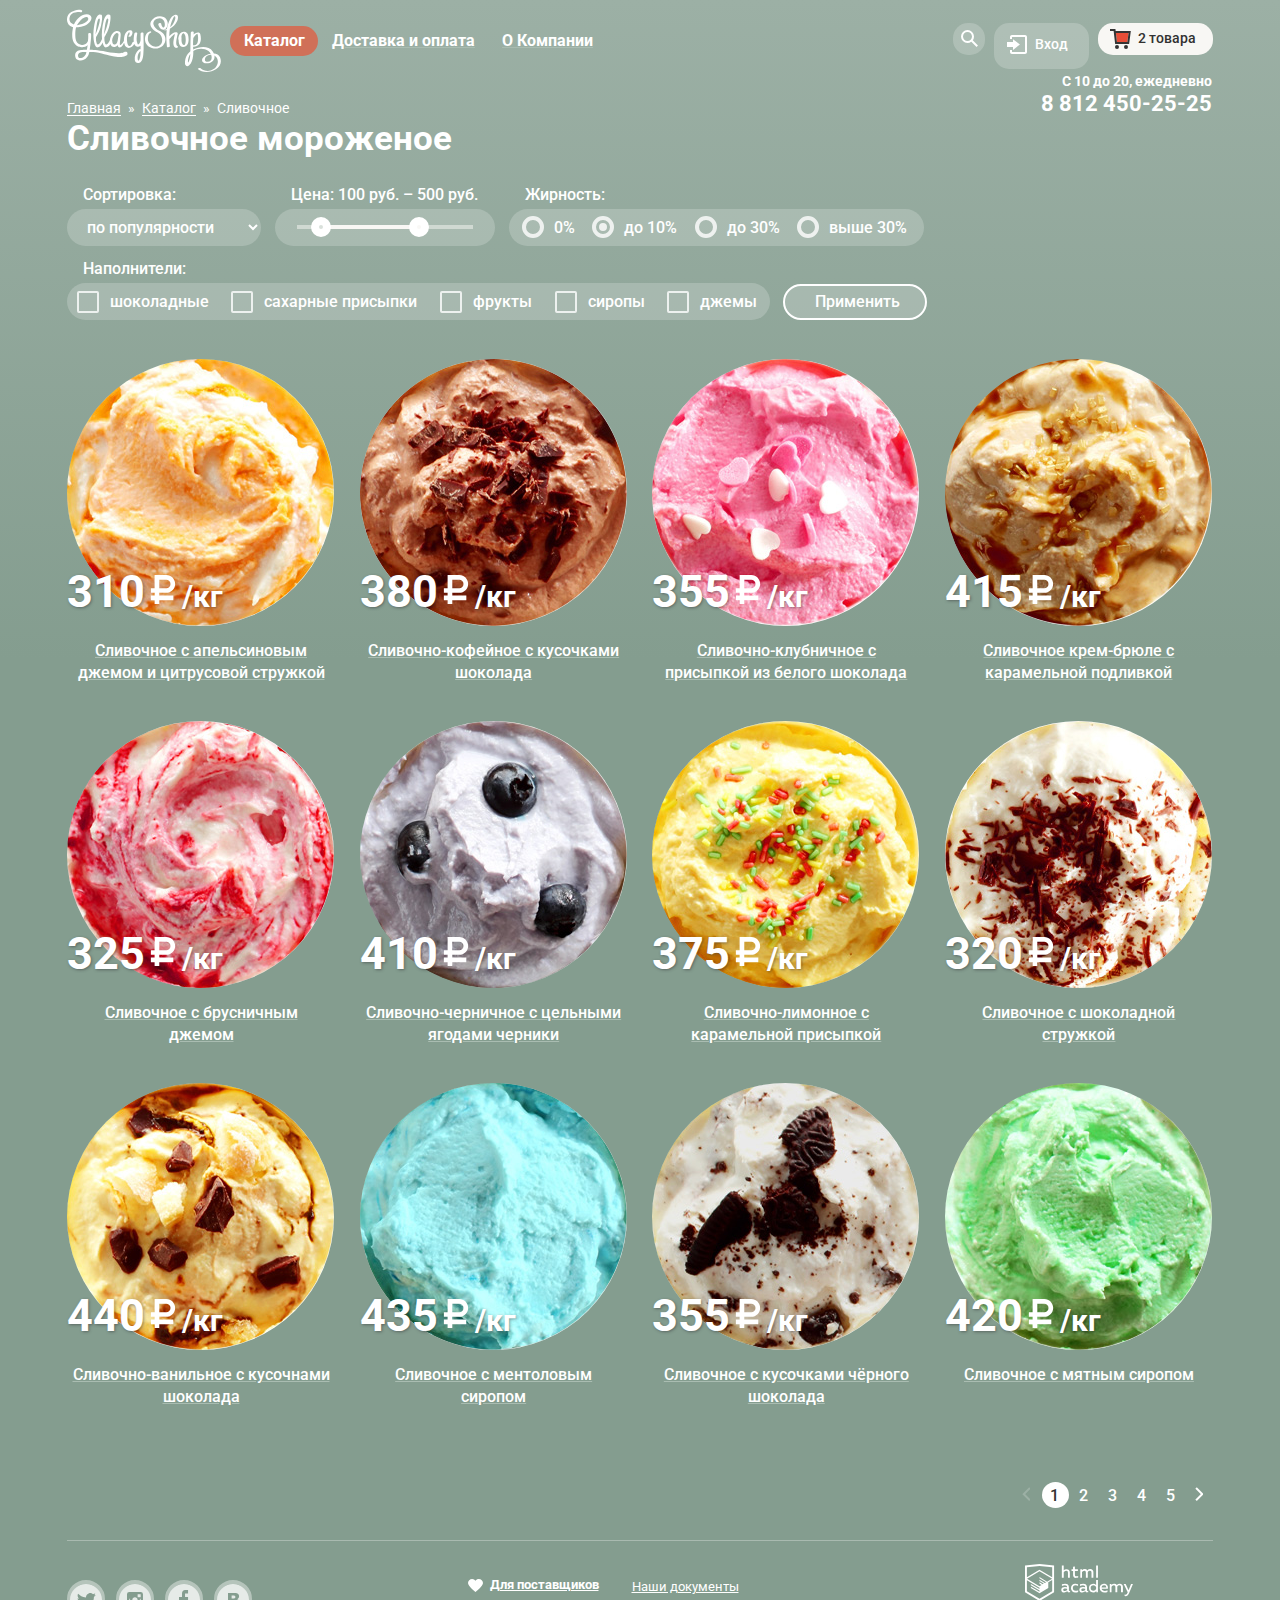
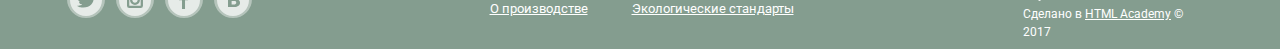
==== catalog.html @ 954113d7 "modal work!; add nav wrapper" ====
<!DOCTYPE html>
<html lang="ru">
  <head>
    <meta charset="utf-8">
    <title>Магазин Gllacy Shop</title>
    <link rel="stylesheet" href="https://fonts.googleapis.com/css?family=Roboto:400,500,700&amp;subset=cyrillic">
    <link rel="stylesheet" href="css/normalize.css">
    <link rel="stylesheet" href="css/style.css" type="text/css">
  </head>
  <body class="catalog_background">
    <header class="main_header container">
      <nav class="main_nav">
        <a class="main_header_logo" href="index.html">
          <img src="img/logo.svg" width="154" height="64" alt="логотип магазина Глейси"></a>
        <div class="main_header_wrapper">
          <ul class="site_nav_catalog site_nav">
            <li>
              <a class="current">Каталог</a>
              <ul class="sub_menu">
                <li>
                  <a class="site_nav_first catalog_item" href="#">Новинки</a></li>
                <li>
                  <a class="catalog_item current_catalog_item" href="catalog.html">Сливочное</a></li>
                <li>
                  <a class="catalog_item" href="#">Щербеты</a></li>
                <li>
                  <a class="catalog_item" href="#">Фруктовый лед</a></li>
                <li>
                  <a class="catalog_item" href="#">Мелорин</a></li>
              </ul>
            </li>
            <li>
              <a class="site_nav_a" href="#">Доставка и оплата</a></li>
            <li>
              <a class="site_nav_a" href="#">О Компании</a></li>
          </ul>
          <div class="user_nav nav_phone">
<!--                          Поиск             -->
            <a class="user_nav_btn search_ref" href="#">
              <span class="visually_hidden">Поиск</span>
              <svg xmlns="http://www.w3.org/2000/svg" xmlns:xlink="http://www.w3.org/1999/xlink" width="17" height="17" viewBox="0 0 17 17"><path fill="#fff" d="M16.958 15.527L11.75 10.32A6.455 6.455 0 0 0 13 6.5 6.5 6.5 0 1 0 6.5 13a6.465 6.465 0 0 0 3.839-1.263l5.205 5.204 1.414-1.414zM6.5 11C4.019 11 2 8.981 2 6.5S4.019 2 6.5 2 11 4.019 11 6.5 8.981 11 6.5 11z"/></svg></a>
            <section class="modal modal_search">
              <h2 class="visually_hidden">Поиск</h2>
              <form class="search_form" action="https://echo.htmlacademy.ru" method="post">
                <label for="search"></label>
                <input class="input" type="search" id="search" name="search" placeholder="Что ищем?">
              </form>
            </section>
<!--                         Вход               -->
            <a class="user_nav_btn login_ref" href="#">
              <svg xmlns="http://www.w3.org/2000/svg" xmlns:xlink="http://www.w3.org/1999/xlink" width="21" height="19" viewBox="0 0 21 19"><g fill="#000"><path d="M6 14.875L12.917 9.5 6 4.125v2.917H-.042v4.917H6z"/><path d="M18 0H5C3.9 0 3 .9 3 2v2h2V2h13v15H5v-2H3v2c0 1.1.9 2 2 2h13c1.1 0 2-.9 2-2V2c0-1.1-.9-2-2-2z"/></g></svg>
              <span>Вход</span></a>
            <section class="modal modal_login">
              <h2 class="visually_hidden">Вход</h2>
              <form class="login_form" action="https://echo.htmlacademy.ru" method="post">
                <p>
                  <label class="visually_hidden" for="login_email">email</label>
                  <input class="input" type="text" id="login_email" name="login_email" placeholder="Электронная почта">
                </p>
                <p>
                  <label class="visually_hidden" for="login_pass">Пароль</label>
                  <input class="input" type="password" id="login_pass" name="password" placeholder="Пароль">
                </p>
                <button class="button" type="submit">Войти</button>
                <div class="modal_login_links">
                  <a href="#">Забыли пароль?</a>
                  <a href="#">Новая регистрация</a>
                </div>
              </form>
            </section>
<!--                            Корзина           -->
            <a class="user_nav_btn basket_full" href="#">
              <svg xmlns="http://www.w3.org/2000/svg" width="21" height="20" viewBox="0 0 21 20"><path fill="#E84D37" d="M5.888 4.031L6.922 13h10.45l1.176-8.969z"/><circle fill="#343434" cx="6.984" cy="18" r="2"/><circle fill="#343434" cx="15.984" cy="18" r="2"/><path fill="#343434" d="M5.657 2.031L5.422 0H0v2h3.64l1.5 13h13.988l1.699-12.969H5.657zM17.372 13H6.922L5.888 4.031h12.66L17.372 13z"/></svg>
            <span>2 товара</span></a>
            <section class="modal modal_basket">
              <form class="basket_form" action="https://echo.htmlacademy.ru" method="post">
                <h2 class="visually_hidden">Корзина. 2 товара</h2>
                <table>
                  <tr>
                    <td><button class="X_basket" type="button" aria-label="Убрать из корзины"><img src="img/X.png" width="11" height="11" alt=""></button></td>
                    <td><img class="td_img" src="img/ice_cream_mini_1.png" width="33" height="33" alt=""></td>
                    <td class="td_name">Пломбир с апельсиновым джемом</td>
                    <td>1,5 кг</td>
                    <td title="умножить">x</td>
                    <td class="td_price">200 руб.</td>
                    <td>300 руб.</td>
                  </tr>
                  <tr>
                    <td><button class="X_basket" type="button" aria-label="Убрать из корзины"><img src="img/X.png" width="11" height="11" alt=""></button></td>
                    <td><img class="td_img" src="img/ice_cream_mini_2.png" width="33" height="33" alt=""></td>
                    <td class="td_name">Клубничный пломбир с присыпкой из белого шоколада</td>
                    <td>1,5 кг</td>
                    <td title="умножить">x</td>
                    <td class="td_price">300 руб.</td>
                    <td>450 руб.</td>
                  </tr>
                </table>
                <hr>
                <p>Итого: 750 руб.</p>
                <div class="basket_full_btn_wrap">
                  <button class="button basket_full_btn" type="submit">Оформить заказ</button>
                </div>
              </form>
            </section>
<!--                        Время и телефон    -->
            <div class="time_phone">
              <p class="time">С 10 до 20, ежедневно</p>
              <p class="phone">8 812 450-25-25</p>
             </div>
          </div>
        </div>
      </nav>
    </header>
    <main class="container">
      <h1 class="visually_hidden">Каталог</h1>
      <ul class="breadcrumbs">
        <li>
          <a href="index.html">Главная</a></li>
        <li>
          <a href="catalog.html">Каталог</a></li>
        <li class="breadcrumbs-current">Сливочное</li>
      </ul>
      <h2 class="ice_cream_h2">Сливочное мороженое</h2>
<!--                      Фильтр                    -->
      <section class="filters">
        <h3 class="visually_hidden">Фильтры</h3>
        <form class="filter" action="https://echo.htmlacademy.ru">
          <div class="filter_sort">
            <p> Сортировка:</p>
            <select class="filter_select" name="filter_select">
              <option>по популярности</option>
              <option>сначала недорогие</option>
              <option>сначала дорогие</option>
              <option>по жирности</option>
            </select>
          </div>
          <div class="price_filter">
            <p>Цена: 100 руб. – 500 руб.</p>
            <div class="range_controls">
              <div class="scale"></div>
              <div class="price_switch price_switch_min"></div>
              <div class="price_switch price_switch_max"></div>
            </div>
          </div>
          <div class="fat_filter">
            <p>Жирность:</p>
            <ul class="fat_list">
              <li class="fat_list_item">
                <input class="input" type="radio" name="fat_radio" id="fat_radio1" value="0">
                <label for="fat_radio1">0%</label></li>
              <li class="fat_list_item selected_fat">
                <input class="input" type="radio" name="fat_radio" id="fat_radio2" value="0-10" checked>
                <label for="fat_radio2"> до 10%</label></li>
              <li class="fat_list_item">
                <input class="input" type="radio" name="fat_radio" id="fat_radio3" value="10-30">
                <label for="fat_radio3"> до 30%</label></li>
              <li class="fat_list_item">
                <input class="input" type="radio" name="fat_radio" id="fat_radio4" value="30+">
                <label for="fat_radio4"> выше 30%</label></li>
            </ul>
          </div>
          <fieldset class="filler_filter">
            <legend>Наполнители:</legend>
            <ul class="filler">
              <li class="filler_filter_item">
                <label>
                  <input class="input" type="checkbox" name="chocolate" checked>шоколадные</label></li>
              <li class="filler_filter_item">
                <label>
                  <input class="input" type="checkbox" name="sugar" checked>сахарные присыпки</label></li>
              <li class="filler_filter_item">
                <label>
                  <input class="input" type="checkbox" name="fruit">фрукты</label></li>
              <li class="filler_filter_item">
                <label>
                  <input class="input" type="checkbox" name="syrup">сиропы</label></li>
              <li class="filler_filter_item">
                <label>
                  <input class="input" type="checkbox" name="jam">джемы</label></li>
            </ul>
          </fieldset>
          <button class="filter_btn" type="submit">Применить</button>
        </form>
      </section>
<!--                    Карточки товаров              -->
      <section class="products">
        <h3 class="visually_hidden">Продукция</h3>
        <ul class="products_list">
<!--  первый ряд карточек  -->
          <li>
            <div class="product_card">
              <button class="button quick_btn" type="button">Быстрый просмотр</button>
            </div>
            <a href="#">
              <img class="ice_cr_pic" src="img/ice_cream_01.jpg" width="267" height="267" alt="изображение мороженого 1">
              <div class="price">
                <span>310</span>
                <img src="img/ruble.svg" width="29" height="34" alt="рублей">
                <span class="kg"> /кг</span>
                <p>Сливочное с апельсиновым джемом и цитрусовой стружкой</p>
              </div>
            </a>
          </li>
          <li>
            <div class="product_card">
              <button class="button quick_btn" type="button">Быстрый просмотр</button>
            </div>
            <a href="#">
              <img class="ice_cr_pic" src="img/ice_cream_02.jpg" width="267" height="267" alt="изображение мороженого 2">
              <div class="price">
                <span>380</span>
                <img src="img/ruble.svg" width="29" height="34" alt="рублей">
                <span class="kg"> /кг</span>
                <p>Сливочно-кофейное с кусочками шоколада</p>
              </div>
            </a>
          </li>
          <li>
            <div class="product_card">
              <button class="button quick_btn" type="button">Быстрый просмотр</button>
            </div>
            <a href="#">
              <img class="ice_cr_pic" src="img/ice_cream_03.jpg" width="267" height="267" alt="изображение мороженого 3">
              <div class="price">
                <span>355</span>
                <img src="img/ruble.svg" width="29" height="34" alt="рублей">
                <span class="kg"> /кг</span>
                <p>Сливочно-клубничное с присыпкой из белого шоколада</p>
              </div>
            </a>
          </li>
          <li>
            <div class="product_card">
              <button class="button quick_btn" type="button">Быстрый просмотр</button>
            </div>
            <a href="#">
              <img class="ice_cr_pic" src="img/ice_cream_04.jpg" width="267" height="267" alt="изображение мороженого 4">
              <div class="price">
                <span>415</span>
                <img src="img/ruble.svg" width="29" height="34" alt="рублей">
                <span class="kg"> /кг</span>
                <p>Сливочное крем-брюле с карамельной подливкой</p>
              </div>
            </a>
          </li>
<!--  второй ряд карточек  -->
          <li>
            <div class="product_card">
              <button class="button quick_btn" type="button">Быстрый просмотр</button>
            </div>
            <a href="#">
              <img class="ice_cr_pic" src="img/ice_cream_05.jpg" width="267" height="267" alt="изображение мороженого 5">
              <div class="price">
                <span>325</span>
                <img src="img/ruble.svg" width="29" height="34" alt="рублей">
                <span class="kg"> /кг</span>
                <p>Сливочное с брусничным джемом</p>
              </div>
            </a>
          </li>
          <li>
            <div class="product_card">
              <button class="button quick_btn" type="button">Быстрый просмотр</button>
            </div>
            <a href="#">
              <img class="ice_cr_pic" src="img/ice_cream_06.jpg" width="267" height="267" alt="изображение мороженого 6">
              <div class="price">
                <span>410</span>
                <img src="img/ruble.svg" width="29" height="34" alt="рублей">
                <span class="kg"> /кг</span>
                <p>Сливочно-черничное с цельными ягодами черники</p>
              </div>
            </a>
          </li>
          <li>
            <div class="product_card">
              <button class="button quick_btn" type="button">Быстрый просмотр</button>
            </div>
            <a href="#">
              <img class="ice_cr_pic" src="img/ice_cream_07.jpg" width="267" height="267" alt="изображение мороженого 7">
              <div class="price">
                <span>375</span>
                <img src="img/ruble.svg" width="29" height="34" alt="рублей">
                <span class="kg"> /кг</span>
                <p>Сливочно-лимонное с карамельной присыпкой</p>
              </div>
            </a>
          </li>
          <li>
            <div class="product_card">
              <button class="button quick_btn" type="button">Быстрый просмотр</button>
            </div>
            <a href="#">
              <img class="ice_cr_pic" src="img/ice_cream_08.jpg" width="267" height="267" alt="изображение мороженого 8">
              <div class="price">
                <span>320</span>
                <img src="img/ruble.svg" width="29" height="34" alt="рублей">
                <span class="kg"> /кг</span>
                <p>Сливочное с шоколадной стружкой</p>
              </div>
            </a>
          </li>
<!--  третий ряд карточек  -->
          <li>
            <div class="product_card">
              <button class="button quick_btn" type="button">Быстрый просмотр</button>
            </div>
            <a href="#">
              <img class="ice_cr_pic" src="img/ice_cream_09.jpg" width="267" height="267" alt="изображение мороженого 9">
              <div class="price">
                <span>440</span>
                <img src="img/ruble.svg" width="29" height="34" alt="рублей">
                <span class="kg"> /кг</span>
                <p>Сливочно-ванильное с кусочнами шоколада</p>
              </div>
            </a>
          </li>
          <li>
            <div class="product_card">
              <button class="button quick_btn" type="button">Быстрый просмотр</button>
            </div>
            <a href="#">
              <img class="ice_cr_pic" src="img/ice_cream_10.jpg" width="267" height="267" alt="изображение мороженого 10">
              <div class="price">
                <span>435</span>
                <img src="img/ruble.svg" width="29" height="34" alt="рублей">
                <span class="kg"> /кг</span>
                <p>Сливочное с ментоловым сиропом</p>
              </div>
            </a>
          </li>
          <li>
            <div class="product_card">
              <button class="button quick_btn" type="button">Быстрый просмотр</button>
            </div>
            <a href="#">
              <img class="ice_cr_pic" src="img/ice_cream_11.jpg" width="267" height="267" alt="изображение мороженого 11">
              <div class="price">
                <span>355</span>
                <img src="img/ruble.svg" width="29" height="34" alt="рублей">
                <span class="kg"> /кг</span>
                <p>Сливочное с кусочками чёрного шоколада</p>
              </div>
            </a>
          </li>
          <li>
            <div class="product_card">
              <button class="button quick_btn" type="button">Быстрый просмотр</button>
            </div>
            <a href="#">
              <img class="ice_cr_pic" src="img/ice_cream_12.jpg" width="267" height="267" alt="изображение мороженого 12">
              <div class="price">
                <span>420</span>
                <img src="img/ruble.svg" width="29" height="34" alt="рублей">
                <span class="kg"> /кг</span>
                <p>Сливочное с мятным сиропом</p>
              </div>
            </a>
          </li>
        </ul>
      </section>
<!--       Навигация по стр    -->
      <h2 class="visually_hidden">Страницы каталога</h2>
      <ul class="pagination_list">
        <li class="pagination_item pagi_1"><a href="#"></a></li>
        <li class="pagination_item pagi_item_current"><a href="#">1</a></li>
        <li class="pagination_item"><a href="#" >2</a></li>
        <li class="pagination_item"><a href="#" >3</a></li>
        <li class="pagination_item"><a href="#" >4</a></li>
        <li class="pagination_item"><a href="#" >5</a></li>
        <li class="pagination_item pagi_2"><a href="#"></a></li>
      </ul>
    </main>

    <footer class="footer container">
      <div class="footer_socials_column">
        <ul class="socials">
          <li><a class="socials_link" href="#">
            <img src="img/soc_twitter.svg" width="32" height="32" alt="Глейси в twitter"></a></li>
          <li><a class="socials_link" href="#">
            <img src="img/soc_instagram.svg" width="32" height="32" alt="Глейси в instagram"></a></li>
          <li><a class="socials_link" href="#">
            <img src="img/soc_facebook.svg" width="32" height="32" alt="Глейси в facebook"></a></li>
          <li><a class="socials_link" href="#">
            <img src="img/soc_vk.svg" width="32" height="32" alt="Глейси в vkontakte"></a></li>
        </ul>
      </div>
      <div class="footer_links_column">
        <div class="footer_links">
          <a class="footer_link hart" href="#" >Для поставщиков</a>
          <a class="footer_link" href="#" >Наши документы</a>
          <a class="footer_link" href="#" >О производстве</a>
          <a class="footer_link" href="#" >Экологические стандарты</a>
        </div>
      </div>
      <div class="footer_copyright_column">
        <a href="https://htmlacademy.ru/intensive/htmlcss">
          <img class="footer_logo" src="img/logo-htmlacademy.svg" width="108" height="39" alt="логотип html academy"></a>
        <p>Сделано в
        <a href="https://htmlacademy.ru/intensive/htmlcss">HTML Academy</a>
        &copy; 2017</p>
      </div>
     </footer>
  </body>
</html>
---- css/style.css ----
/*            откл.окна             */
.modal,
.sub_menu,
.product_card,
.quick_btn {
  display: none;
}

/*        скрытие элементов          */
.visually_hidden {
  position: absolute;

  width: 1px;
  height: 1px;
  margin: -1px;

  clip: rect(0 0 0 0);
}

/*              откл. маркеры ul       */
.site_nav,
.sub_menu,
.slider_list,
.products_list,
.offer,
.descr_list,
.breadcrumbs,
.fat_list,
.filler,
.pagination_list,
.socials {
  list-style: none;

  padding: 0;
  margin: 0;
}

body {
  font-family: Roboto, Arial, sans-serif;
  font-size: 16px;
  font-weight: 500;
  line-height: 16px;
  color: #ffffff;

  min-width: 1200px;

  background-image: url("../img/slider1_pic.png");
  background-repeat: no-repeat;
  background-position: top center;
  background-color: #849d8f;
}

.catalog_background {
  background: linear-gradient(to bottom, #9cb0a5, #849d8f 40%);
}

a {
  color: #ffffff;
  text-decoration-color: transparent;
}

/*            Кнопки           */
.button {
  display: inline-block;

  font: inherit;
  text-align: center;
  vertical-align: middle;
  color: #ffffff;
  font-size: 18px;
  font-weight: 700;
  line-height: 24px;

  background: #f26843;
  background: linear-gradient(to bottom, #f26843 0%, #e74a35 100%);
  border-radius: 50px;
  box-shadow: 0 2px 2px rgba(172, 16, 0, 0.64);
  border: none;

  padding: 0;
  margin: 0;

  cursor: pointer;
}

.button:hover,
.button:focus {
  background: linear-gradient(to bottom, #f58669 0%, #ec6f5e 100%);
  box-shadow: 0 2px 2px rgba(172, 16, 0, 1);
}

.button:active {
  background: linear-gradient(to bottom, #d84732 0%, #e1613e 100%);
  box-shadow: inset 0 2px 2px rgba(172, 16, 0, 1);
}

/*       Контейнер       */
.container {
  width: 1146px;
  padding-right: 27px;
  padding-left: 27px;
  margin: 0 auto;
}

/*                  HEADER             */
.main_header {
  display: flex;
}

.main_nav {
  display: flex;
  justify-content: center;

  min-height: 100px;
}

.main_header_logo {
  width: 154px;
  height: 64px;
  padding-top: 9px;
  margin-right: 9px;
}

.main_header_wrapper {
  display: flex;
  justify-content: space-between;

  width: 992px;
  margin: 0;
}

.site_nav_index {
  min-width: 350px;
}

.site_nav_catalog {
  min-width: 363px;
}

.user_nav {
  display: flex;
  align-items: flex-start;

  margin-top: 23px;
}

/*      Навигация (Каталог / Доставка / О компании)    */
.site_nav {
  position: relative;

  display: flex;
  justify-content: space-between;

  margin-top: 32px;
}

.site_nav a {
  color: #ffffff;
  font-size: 16px;
  font-weight: 700;
  line-height: 18px;
  text-decoration-color: #a9bcb1;

  padding: 5px 13px 6px 14px;
}

.site_nav a:hover,
.site_nav a:focus {
  color: #323232;
  text-decoration: none;

  background-color: #f7f6f3;
  border-radius: 15px;
}

.site_nav a:active {
  text-decoration: none;

  background-color: #ededed;
  border-radius: 15px;
  box-shadow: inset 0 2px 1px #696969;
}

.site_nav .current:hover,
.site_nav .current:focus {
  color: #ffffff;
  background-color: #d07058;
}

/*     "Каталог" на стр. Каталог     */
.site_nav .current {
  color: #ffffff;

  background-color: #d07058;
  border-radius: 15px;
}

.site_nav li:hover .sub_menu,
.site_nav li:focus .sub_menu {
  display: block;
}

/*  подменю Каталог (новинки, сливочное..)  */
.sub_menu {
  position: absolute;
  top: 37px;
  left: 7px;

  width: 143px;

  box-shadow: 0 20px 20px rgba(0, 0, 0, 0.4);
  background-color: #f8f7f4;
  border-radius: 6px;
}

.sub_menu a {
  display: block;

  color: #323232;
  font-size: 14px;
  font-weight: 400;
  line-height: 16px;

  padding: 5px 15px;
}

.sub_menu .catalog_item {
  margin-bottom: 5px;
  margin-top: 5px;

  text-decoration: none;
}

.sub_menu .catalog_item:hover,
.sub_menu .catalog_item:focus {
  background-color: #fbded7;
  border-radius: 0;
}

.sub_menu .catalog_item:active {
  background-color: #f6b5a5;
  border-radius: 0;
}

.sub_menu .current_catalog_item {
  color: #ffffff;
  background-color: #d07058;
  border-radius: 0;
}

.site_nav_first {
  position: relative;
}

/* подчёркивание в меню Каталог */
.site_nav_first::after {
  content: "";
  position: absolute;
  bottom: 0px;
  left: 5px;

  width: 128px;
  height: 1px;

  background-color: rgba(0, 0, 0, 0.2);
}

.sub_menu li:hover,
.sub_menu li:focus {
  background-color: #fbded7;
}

.sub_menu li:active {
  background-color: #f6b5a5;
}

/*          Поиск / Вход / Корзина         */
.user_nav_btn {
  font: inherit;
  text-align: center;
  color: #ffffff;
  font-size: 14px;
  font-weight: 500;
  line-height: 16px;

  min-width: 32px;
  min-height: 32px;
  margin-right: 9px;

  background-color: rgba(255, 255, 255, 0.2);

  border-radius: 15px;
  border: none;

  cursor: pointer;
}

.login_ref span,
.basket_full span,
.basket_btn span {
  display: inline-block;

  vertical-align: top;

  padding: 7px 0;
}

/*   сдвиг картинки   */
.login_ref svg,
.basket_full svg,
.basket_btn svg {
  position: relative;
  top: 6px;
  right: 4px;
}

.search_ref svg {
  position: relative;
  top: 7px;
}

.login_ref path {
  fill: #ffffff;
}

.user_nav_btn:hover,
.user_nav_btn:focus {
  color: #323232;

  background-color: #f8f7f4;
}

.nav_search_wrapper {
  display: flex;

  position: relative;

  padding-bottom: 10px;
}

.nav_login_wrapper {
  position: relative;

  padding-bottom: 10px;
}


.nav_basket_full_wrapper {
  position: relative;

  padding-bottom: 10px;
}


.search_ref {
  background-color: rgba(255, 255, 255, 0.2);
}

.login_ref {
  padding: 6px 21px 8px 17px;
}

.basket_btn {
  padding: 0 17px 0 19px;
}

.basket_full {
  color: #323232;

  padding: 0 17px 0 16px;

  background-color: #f8f7f4;
}

.search_ref:hover path,
.search_ref:focus path,
.login_ref:hover path,
.login_ref:focus path,
.basket_btn:hover path,
.basket_btn:focus path,
.basket_btn:hover circle,
.basket_btn:focus circle {
  fill: #323232;
}

.nav_search_wrapper:hover .modal_search,
.nav_search_wrapper:focus .modal_search {
  display: block;
}

.nav_login_wrapper:hover .modal_login,
.nav_login_wrapper:focus .modal_login {
  display: block;
}

.nav_basket_full_wrapper:hover .modal_basket,
.nav_basket_full_wrapper:focus .modal_basket {
  display: block;
}

.nav_basket_full_wrapper:active .modal_basket {
  display: block;
}

/*                   Главная                */
.nav_phone {
  position: relative;
}

.time_phone {
  position: absolute;
  top: 50px;
  right: 10px;

  text-align: right;

  min-width: 170px;

  z-index: 2;
}

.time_phone p {
  padding-bottom: 3px;
  margin: 0;
}

.time {
  font-size: 14px;
  font-weight: 700;
  line-height: 16px;
}

.phone {
  font-size: 22px;
  font-weight: 700;
  line-height: 24px;
}

/*                  Слайдер                  */
.slider {
  position: absolute;
  top: 0;

  text-align: center;
  color: #ffffff;

  width: 1146px;
  min-height: 881px;

  z-index: -1;
}

.slide {
  position: relative;
}

.slider p {
  font-size: 60px;
  font-weight: 700;
  line-height: 61px;

  width: 700px;
  margin: 392px auto 27px auto;
}

.slider_controls {
  position: absolute;
  top: 570px;
  left: 0;

  font-size: 0;

  z-index: 2;
}

.slider_controls label {
  display: inline-block;
  vertical-align: top;

  width: 17px;
  height: 17px;
  margin-right: 8px;

  background-color: transparent;
  border: 2px solid #ffffff;
  border-radius: 50%;

  cursor: pointer;
}

.slider_btn {
  font-size: 32px;
  font-weight: 700;
  line-height: 44px;
  text-shadow: 0 2px 5px rgba(160, 32, 11, 0.76);

  width: 284px;
  height: 68px;
}

/*                   Предложение (Малинка Шоколад)        */
.offer {
  display: flex;

  margin-top: 546px;
  margin-bottom: 40px;
}

.offer li {
  display: block;

  width: 560px;
  height: 230px;

  border-radius: 15px;
}

.offer li:first-child {
  margin-right: 26px;

  background-image: url(../img/offer_raspberry.jpg);
}

.offer li:nth-child(2) {
  background-image: url(../img/offer_chocolate.jpg);
}

.offer span {
  display: block;

  font-size: 35px;
  font-weight: 700;
  line-height: 41px;

  padding-top: 17px;
  padding-left: 17px;
}

.offer p {
  display: block;

  font-size: 18px;
  font-weight: 700;
  line-height: 22px;

  padding-left: 18px;
  margin: 15px 28px 44px 0;
}

.offer a {
  display: block;

  width: 165px;
  padding: 11px 0 11px 0;
  margin: 0 21px 0 auto;
}

.offer .offer_2 {
  width: 189px;
}

/*               Преимущества         */
.description {
  display: flex;
  flex-direction: column;

  color: #323232;
  font-size: 16px;
  font-weight: 400;
  line-height: 22px;

  min-height: 306px;
  padding: 0;
  margin-bottom: 40px;

  border-radius: 15px;
  background-color: #ebdfc4;
  background: url("../img/waffle.png") no-repeat;
}

.description p {
  color: #323232;
  font-size: 24px;
  font-weight: 500;
  line-height: 30px;

  padding-left: 19px;
}

.description span {
  letter-spacing: 1px; }

.descr_list {
  display: flex;
  flex-wrap: wrap;

  padding: 0;
}

.descr_list li {
  position: relative;

  width: 476px;
  padding: 0 15px 20px 75px;
}

.descr_item-1::before {
  content: "";
  position: absolute;
  left: 19px;
  top: -15px;

  width: 49px;
  height: 49px;
  background-image: url("../img/descr_ice-cream.svg");
}

.descr_item-2::before {
  content: "";
  position: absolute;
  left: 19px;
  top: -15px;

  width: 49px;
  height: 49px;
  background-image: url("../img/descr_cow.svg");
}

.descr_item-3::before {
  content: "";
  position: absolute;
  left: 19px;
  top: -15px;

  width: 49px;
  height: 49px;
  background-image: url("../img/descr_eco.svg");
}

.descr_item-4::before {
  content: "";
  position: absolute;
  left: 19px;
  top: -15px;

  width: 49px;
  height: 49px;
  background-image: url("../img/descr_thermometer.svg");
}

/*               Блог и Подписка           */
.blog_n_subscr {
  display: flex;
  justify-content: center;

  margin-bottom: 39px;
}

/*         Блог           */
.blog {
  color: #323232;
  font-size: 16px;
  font-weight: 500;
  line-height: 22px;

  min-width: 560px;
  min-height: 220px;
  margin-right: 26px;

  border-radius: 15px;
  background-color: #ffffff;
  background-image: url("../img/blog_pic.png");
}

.blog h2 {
  color: #323232;
  font-size: 16px;
  font-weight: 500;
  line-height: 22px;

  padding: 23px 0 0 20px;
  margin: 0 0 5px 0;
}

.blog a {
  display: block;
  color: #323232;
  font-size: 24px;
  font-weight: 700;
  line-height: 30px;
  text-decoration-color: #323232;

  width: 281px;
  padding: 0;
  padding-left: 20px;
  margin: 0;
}

.blog a:hover,
.blog a:focus {
  color: #e84d37;
  text-decoration-color: #e84d37;
}

/*        Подписка          */
.subscripe {
  display: flex;

  width: 560px;

  box-sizing: border-box;
  border-radius: 15px;
  background-image: url("../img/mail_pic_strip.svg");
  background-position: 50% 50%;
}

.subscripe p {
  color: #5a5a5a;
  font-size: 16px;
  font-weight: 400;
  line-height: 22px;

  width: 507px;
  padding: 31px 27px 0 22px;
  margin: 0 0 36px 0;
}

.subscr_form {
  width: 549px;
  margin: 5px;

  background-color: #f8f7f4;
  box-sizing: border-box;
  border-radius: 15px;
}

.subscr_mail {
  display: flex;
  justify-content: space-around;

  margin: 0 11px 0 12px;
}

.subscr_mail .input {
  width: 362px;
  height: 42px;

  background-color: #ffffff;
}

.subscr_mail .button {
  padding: 0px 21px;
}

/*              Карта и Контакты            */
.contacts {
  position: relative;

  margin: 0 0 0 -27px;
}

.contacts .address{
  display: flex;
  flex-direction: column;

  position: absolute;
  top: 61px;
  right: 25px;

  width: 260px;
  padding: 32px 20px 31px 25px;

  border-radius: 15px;
  background-color: #ffffff;
}

.address p {
  color: #323232;
  font-size: 14px;
  font-weight: 400;
  line-height: 22px;

  width: 155px;
  margin: 0;
}

.address p:first-child {
  line-height: 20px;
}

.address p:nth-child(2),
.address p:nth-child(4) {
  font-size: 18px;
  font-weight: 700;
  line-height: 24px;

  width: 230px;
}

.address p:nth-child(2) {
  margin-bottom: 18px;
}

.address p:nth-child(3) {
  width: 175px;
  margin-bottom: 4px;
}

.contacts .button {
  width: 250px;
  padding: 9px 0 10px 3px;
  margin-top: 24px;
}

/*                   Футер                */
.footer_links {
  color: #ffffff;
  font-size: 13px;
  font-weight: 400;
  line-height: 18px;
}

.footer_links a:first-child {
  color: #ffffff;
  font-size: 13px;
  font-weight: 700;
  line-height: 18px;
}

.products span:hover,
.products span:focus,
.products p:hover,
.products p:focus,
.footer_links a:hover,
.footer_links a:focus,
.footer a:last-of-type:hover,
.footer a:last-of-type:focus {
  color: #ffbc9e;
}

/*              стр. Каталог             */
/*   "Сливочное мороженое"    */
.ice_cream_h2 {
  font-size: 35px;
  font-weight: 700;
  line-height: 41px;

  margin-top: 2px;
  margin-bottom: 12px;
}

.breadcrumbs {
  display: flex;
  justify-content: flex-start;

  font-size: 14px;
  font-weight: 400;
  line-height: 16px;
}

.breadcrumbs li:not(.breadcrumbs-current)::after {
  content: "»";

  padding: 0 7px;
}

.breadcrumbs a {
  position: relative;
}

.breadcrumbs a::after {
  content: "";
  position: absolute;
  right: 0;
  left: 0;
  bottom: 0;

  height: 1px;

  background: white;
}

/*               Фильтры               */
.filter {
  display: flex;
  flex-wrap: wrap;

  width: 865px;
  margin-bottom: 39px;
}

.filter_sort p {
  padding-left: 16px;
  margin-bottom: 6px;
}

.filter_select {
  color: #ffffff;
  font-size: 16px;
  font-weight: 500;
  line-height: 18px;

  width: 194px;
  height: 37px;
  padding-left: 16px;
  margin-right: 14px;
  margin-bottom: 15px;

  background-color: rgba(255, 255, 255, 0.2);
  border-radius: 50px;
  border: none;
}

.filter_select:hover {
  color: #323232;
}

.price_filter {
  margin-right: 14px;
}

.price_filter p {
  padding-left: 16px;
  margin-bottom: 6px;
}

.range_controls .scale {
  position: relative;
  top: 16px;
  left: 22px;

  width: 176px;
  height: 4px;

  background-color: rgba(248, 247, 244, 0.5);
}

.range_controls .scale::after {
  content: "";
  position: absolute;
  left: 28px;

  width: 100px;
  height: 4px;

  background-color: rgb(248, 247, 244);
}

.range_controls {
  position: relative;

  width: 220px;
  height: 37px;

  background-color: rgba(255, 255, 255, 0.2);
  border-radius: 50px;
  border: none;
}

.range_controls .price_switch {
  position: absolute;
  top: 8px;
  left: 0;

  width: 4px;
  height: 4px;
  padding: 0;

  border: 8px solid #ffffff;
  background-color: rgba(255, 255, 255, 0.2);
  border-radius: 50%;

  cursor: pointer;
}

.range_controls .price_switch_min {
  left: 36px;
}

.range_controls .price_switch_max {
  left: 134px;
}

/*         фильтр жирности         */
.fat_filter {
  min-width: 415px;
}

.fat_filter p {
  padding-left: 16px;
  margin-bottom: 6px;
}

.fat_list {
  display: flex;
  flex-direction: row;
  justify-content: space-around;

  width: 415px;
  height: 37px;

  background-color: rgba(255, 255, 255, 0.2);
  border-radius: 50px;
  border: none;
}

.fat_list_item {
  position: relative;
  top: 11px;
  left: 20px;

  cursor: pointer;
}

.fat_list_item::before {
  content: "";
  display: block;

  position: absolute;
  top: -4px;
  left: -32px;

  width: 14px;
  height: 14px;

  border: 4px solid rgba(255, 255, 255, 0.8);
  border-radius: 50%;
}

.fat_list_item:last-child {
  margin-right: 12px;
}

.fat_filter input[type="radio"] {
  display: none;
}

.fat_list_item input:checked + label::after {
  content: "";
  position: absolute;
  top: 3px;
  left: -25px;

  border: 4px solid rgba(255, 255, 255, 0.8);
  border-radius: 50%;
}

/*         фильтр начинки         */
.filler_filter legend {
  padding-left: 16px;
  margin-bottom: 6px;
}

.filler_filter {
  padding: 0;
  margin: 0;
  margin-right: 13px;

  border: 0 none;
}

.filler {
  display: flex;
  justify-content: space-around;

  width: 703px;
  height: 37px;

  background-color: rgba(255, 255, 255, 0.2);
  border-radius: 50px;
  border: none;
}

.filler_filter_item {
  position: relative;
  top: 11px;

  cursor: pointer;
}

.filler_filter input[type="checkbox"] {
  display: none;
}

.filler_filter label {
  position: relative;
  left: 15px;
}

.filler_filter label::before {
  content: "";
  position: absolute;
  top: -1px;
  left: -33px;

  width: 18px;
  height: 18px;

  border: 2px solid rgba(255, 255, 255, 0.8);
  border-radius: 2px;
}

.filler_filter label:hover,
.filler_filter label:focus {
  cursor: pointer;
}

/*   Кнопка Применить   */
.filter_btn{
  font: inherit;
  text-align: center;
  vertical-align: middle;
  color: #ffffff;
  font-size: 16px;
  font-weight: 500;
  line-height: 18px;

  max-width: 144px;
  height: 36px;
  padding: 0 30px;
  margin: 0;
  margin-top: 23px;

  background-color: rgba(255, 255, 255, 0.2);
  border: 2px solid #ffffff;
  border-radius: 50px;

  cursor: pointer;
}

.filter_btn:hover,
.filter_btn:focus {
  color: #323232;
  background-color: #ffffff;
}

.filter_btn:active {
  color: #323232;
  box-shadow: inset 0 2px 1px #696969;
  background-color: #ededed;
}

/*                каталог мороженого        */
.products_list {
  display: flex;
  flex-wrap: wrap;
  justify-content: space-between;

  width: 1146px;
  margin: 0 auto;
}

.products_list a {
  display: block;
}

.products_list > li {
  position: relative;

  width: 268px;
  height: 322px;
  margin-bottom: 40px;
}

/*  картинка - круг  */
.ice_cr_pic {
  border-radius: 50%;
}

.hit::after{
  content: "";
  position: absolute;
  top: 0px;
  left: 0px;

  width: 61px;
  height: 61px;

  background-image: url('../img/HIT.svg');
  background-repeat: no-repeat;
  background-position: center;
}

.products_list img:nth-of-type(2) {
  position: absolute;
  top: 0px;
  left: 0px;
}

.products_list a {
  text-decoration: none;
}

/*           название     */
.products_list p {
  text-align: center;
  color: #ffffff;
  font-size: 16px;
  font-weight: 500;
  line-height: 22px;

  padding: 5px 5px 0 5px;
}

/*            цена         */
.products_list span {
  text-align: left;
  color: #ffffff;
  font-size: 45px;
  font-weight: 700;
  line-height: 45px;

  text-shadow: 1px 1px 3px rgba(49, 50, 53, 0.5);
}

/*             кг           */
.products_list .kg {
  font-size: 30px;
}

/*      цена на картинке    */
.price {
  position: relative;
  top: -60px;
}

.price p {
  text-decoration: underline;
  text-decoration-color: #a9bcb1;
}

/*            включение окон         */
.products_list li:hover .product_card,
.products_list li:focus .product_card {
  display: block;
}

.products_list li:hover a,
.products_list li:focus a {
  position: relative;

  z-index: 4;
}

.products_list li:hover p,
.products_list li:focus p {
  color: #ffffff;
}

.products_list li:hover span,
.products_list li:focus span {
  color: #ffffff;
}

.products_list li:hover .quick_btn,
.products_list li:focus .quick_btn {
  display: block;
  z-index: 15;
}

/*         Окно Быстрый просмотр          */
.product_card {
  position: absolute;
  top: -6px;
  left: -14px;

  width: 293px;
  height: 377px;
  padding-bottom: 22px;

  background-color: rgba(248,247,244,0.2);
  box-shadow: 0 20px 20px rgba(0, 0, 0, 0.4);
  border-radius: 5px;

  z-index: 5;
}

.quick_btn {
  position: absolute;
  top: 340px;
  left: 50px;

  padding: 9px 15px;
  margin: 0;
}

/*         Навигация по страницам       */
.pagination_list {
  display: flex;
  justify-content: flex-end;

  padding-bottom: 35px;
  margin: 42px 0 4px auto;

  border-bottom: 1px solid rgba(255, 255, 255, 0.3);
}

.pagination_item {
  color: #ffffff;
  font-size: 16px;
  font-weight: 500;
  line-height: 18px;

  margin: 0 10px;
}

.pagi_item_current {
  position: relative;
}

.pagi_item_current::after {
  content: "";
  position: absolute;
  top: -5px;
  left: -8px;

  width: 27px;
  height: 26px;

  background-color: #ffffff;
  border-radius: 50%;
  border: none;

  z-index: -1;
}

.pagi_item_current a {
  color: #323232;
}

.pagi_1 {
  width: 8px;
  height: 14px;

  background-image: url("../img/pagination_back.png");
}

.pagi_2 {
  width: 8px;
  height: 14px;

  background-image: url("../img/pagination_next.png");
}

/*                FOOTER           */
.footer {
  min-height: 104px;

  display: flex;
  justify-content: space-between;
}

.footer_socials_column {
  width: 192px;
  margin-right: 208px;
}

.footer_links_column {
  width: 305px;
  margin-right: 206px;
}

.footer_copyright_column {
  width: 190px;
  margin-top: 18px;
}

.footer_copyright_column p {
  font-size: 12px;
  font-weight: 400;
  line-height: 18px;

  padding: 0;
  margin: 0;
}

.footer_copyright_column a {
  text-decoration: underline;
}

.footer_logo {
  position: relative;
  left: 2px;
}

.socials {
  display: flex;
  justify-content: flex-start;

  padding-top: 35px;
}

.socials_link {
  display: flex;
  justify-content: center;
  align-items: center;
  flex-wrap: wrap;

  width: 38px;
  height: 38px;
  margin-right: 11px;

  border: 4px solid rgba(255, 255, 255, 0.5);
  border-radius: 50%;

  box-sizing: border-box;
  opacity: 0.8;
}

.socials_link:hover,
.socials_link:focus {
  opacity: 1;
}

.socials_link:active {
  opacity: 0.7;
}

.hart {
  position: relative;
}

.hart::before {
  content: "";
  position: absolute;
  left: -22px;
  top: 3px;

  width: 15px;
  height: 13px;

  background-image: url('../img/heart.svg');
  background-repeat: no-repeat;
  background-position: center;
}

.footer_links {
  display: flex;
  flex-wrap: wrap;

  line-height: 22px;

  width: 307px;
  margin-top: 31px;
}

.footer_links a {
  text-decoration: underline;
}

.footer_link:nth-child(odd) {
  width: 142px;
}

/*               Кнопки, Формы        */
.input {
  color: #999999;
  font-size: 14px;
  font-weight: 400;
  line-height: 24px;

  padding: 0 0 0 7px;
  margin: 0;
}

/*                Поля форм          */
.modal {
  position: absolute;

  color: #323232;

  font-size: 13px;
  font-weight: 400;
  line-height: 16px;

  background-color: #f8f7f4;
  box-shadow: 0 20px 20px rgba(0, 0, 0, 0.4);
  border-radius: 5px;
}

/*             Поле Поиска         */
.modal_search {
  top: 38px;
  right: 10px;

  width: 341px;
  padding: 20px 15px;
}

.search_form .input {
  min-width: 311px;
}

/*              Поле Входа          */
.modal_login {
  top: 38px;
  right: 130px;

  width: 277px;
  padding: 20px 17px 22px 19px;

  z-index: 4;
}

.modal_login a {
  position: relative;
  bottom: 7px;

  color: #323232;

  padding-bottom: 5px;
  padding-left: 10px;
}

.modal_login_links {
  display: inline-flex;
  flex-direction: column;

  text-decoration: underline;
}

.modal_login button {
  padding: 8px 22px;
}

.modal_login input {
  width: 241px;
  margin: 0;
}

/*          Поле Обратной связи     */
.modal_feedback {
  position: fixed;
  top: 337px;
  right: 360px;

  font-size: 24px;
  font-weight: 500;
  line-height: 28px;

  width: 478px;
  padding: 15px 0 20px 26px;
}

.modal_feedback p {
  margin: 0;
  margin-bottom: 10px;
}

.feedback_form input[type="text"] {
  font: inherit;
  font-size: 16px;
  font-weight: 400;
  line-height: 24px;

  min-width: 267px;
}

.feedback_text {
  font: inherit;
  color: #999999;
  font-size: 16px;
  font-weight: 400;
  line-height: 24px;

  width: 428px;
  padding: 13px 0 0 15px;

  resize: vertical;
}

.fdbk_btn {
  padding: 10px 20px;
  margin-left: 290px;
}

.modal_close {
  position: absolute;
  top: 19px;
  right: 27px;

  width: 18px;
  height: 17px;

  border: 0;
  background-color: transparent;
  background-image: url("../img/cross-big.svg");

  cursor: pointer;
}

/*             Поле Корзины        */
.modal_basket {
  top: 59px;
  right: 26px;

  min-width: 540px;
  padding: 15px 0 20px 0;

  z-index: 4;
}

.modal_basket td {
  font-size: 13px;
  font-weight: 400;
  line-height: 16px;
  vertical-align: top;

  padding-top: 12px;
}

.td_price {
  color: #999999;
}

.modal_basket p {
  font-size: 15px;
  font-weight: 700;
  line-height: 18px;
}

.X_basket {
  margin: 0 3px 0 5px;

  border: none;
  background: transparent;
}

.td_img {
  margin: -9px 10px 10px 0;
}

.td_name {
  width: 218px;
  padding-right: 26px;
}

.td_price {
  padding-right: 22px;
}

.modal_basket hr {
  width: 508px;

  background-color: #cacac7;
}

.modal_basket p {
  text-align: right;

  padding-right: 15px;
  margin-bottom: 11px;
}

.basket_full_btn_wrap {
  text-align: right;

  padding-right: 15px;
}

.basket_full_btn {
  padding: 9px 14px 11px 14px;

  border-radius: 20px;
}

/*               Поля ввода           */
.search_form input,
.login_form input,
.feedback_form input,
.feedback_text,
.basket_form input,
.subscr_mail input {
  box-sizing: border-box;

  padding: 9px 0 6px 15px;

  border: 1px solid rgba(178, 178, 178, 0.52);
  border-radius: 5px;
}

/*          hover - focus - active          */
.search_form input:hover,
.login_form input:hover,
.feedback_form input:hover,
.feedback_text:hover,
.basket_form input:hover,
.subscr_mail input:hover {
  border: 1px solid rgba(154, 154, 154, 0.52);
  outline: 1px solid rgba(154, 154, 154, 0.52);
}

.search_form input:focus,
.login_form input:focus,
.feedback_form input:focus,
.feedback_text:focus,
.basket_form input:focus,
.subscr_mail input:focus {
  border: 1px solid rgba(46, 136, 228, 0.52);
  outline: 1px solid rgba(46, 136, 228, 0.52);
}
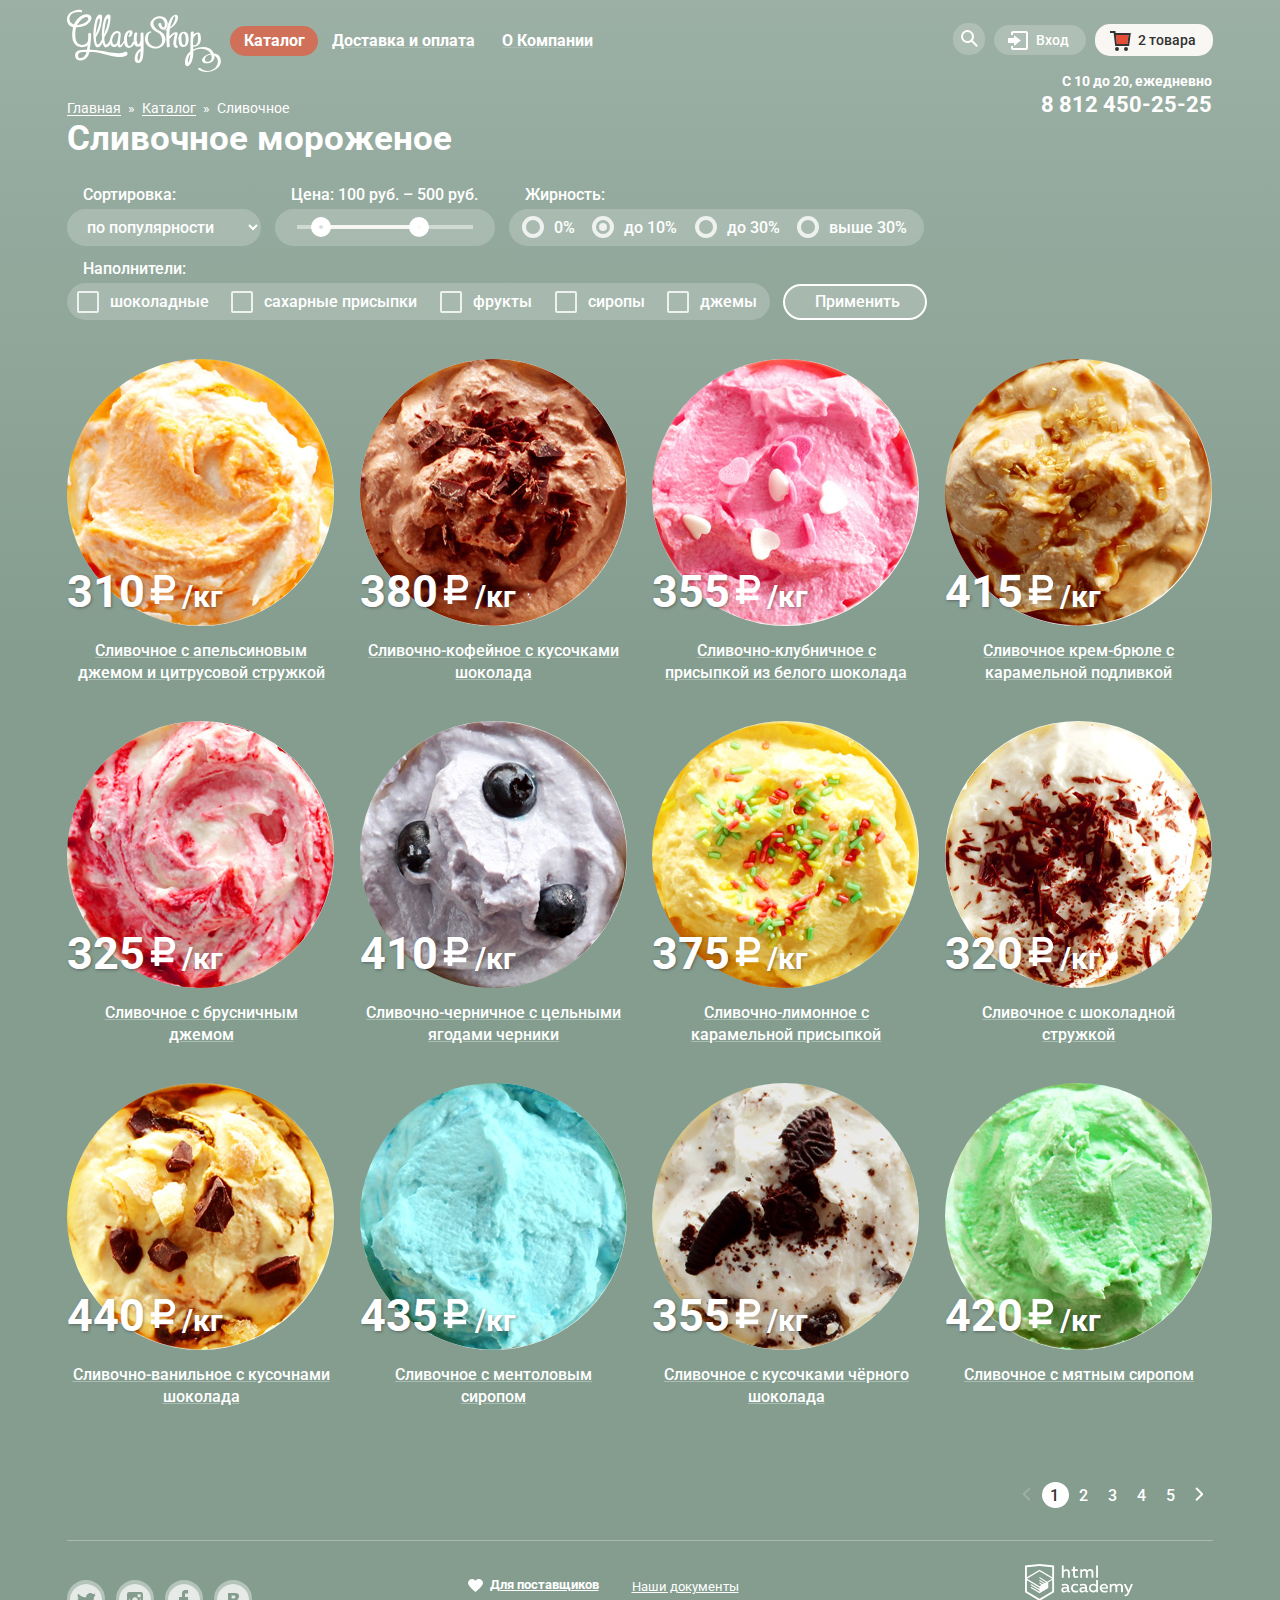
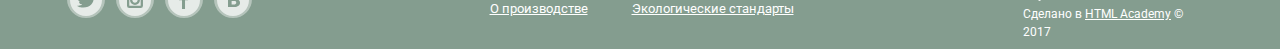
==== commit 237b474a: "change: padding, nav item wrapper, feedback form, position abs., input [hover] 700" ====
--- a/catalog.html
+++ b/catalog.html
@@ -34,74 +34,82 @@
             <li>
               <a class="site_nav_a" href="#">О Компании</a></li>
           </ul>
+
+<!--                   Поиск / Вход / Корзина       -->
           <div class="user_nav nav_phone">
-<!--                          Поиск             -->
-            <a class="user_nav_btn search_ref" href="#">
-              <span class="visually_hidden">Поиск</span>
-              <svg xmlns="http://www.w3.org/2000/svg" xmlns:xlink="http://www.w3.org/1999/xlink" width="17" height="17" viewBox="0 0 17 17"><path fill="#fff" d="M16.958 15.527L11.75 10.32A6.455 6.455 0 0 0 13 6.5 6.5 6.5 0 1 0 6.5 13a6.465 6.465 0 0 0 3.839-1.263l5.205 5.204 1.414-1.414zM6.5 11C4.019 11 2 8.981 2 6.5S4.019 2 6.5 2 11 4.019 11 6.5 8.981 11 6.5 11z"/></svg></a>
-            <section class="modal modal_search">
-              <h2 class="visually_hidden">Поиск</h2>
-              <form class="search_form" action="https://echo.htmlacademy.ru" method="post">
-                <label for="search"></label>
-                <input class="input" type="search" id="search" name="search" placeholder="Что ищем?">
-              </form>
-            </section>
-<!--                         Вход               -->
-            <a class="user_nav_btn login_ref" href="#">
-              <svg xmlns="http://www.w3.org/2000/svg" xmlns:xlink="http://www.w3.org/1999/xlink" width="21" height="19" viewBox="0 0 21 19"><g fill="#000"><path d="M6 14.875L12.917 9.5 6 4.125v2.917H-.042v4.917H6z"/><path d="M18 0H5C3.9 0 3 .9 3 2v2h2V2h13v15H5v-2H3v2c0 1.1.9 2 2 2h13c1.1 0 2-.9 2-2V2c0-1.1-.9-2-2-2z"/></g></svg>
-              <span>Вход</span></a>
-            <section class="modal modal_login">
-              <h2 class="visually_hidden">Вход</h2>
-              <form class="login_form" action="https://echo.htmlacademy.ru" method="post">
-                <p>
-                  <label class="visually_hidden" for="login_email">email</label>
-                  <input class="input" type="text" id="login_email" name="login_email" placeholder="Электронная почта">
-                </p>
-                <p>
-                  <label class="visually_hidden" for="login_pass">Пароль</label>
-                  <input class="input" type="password" id="login_pass" name="password" placeholder="Пароль">
-                </p>
-                <button class="button" type="submit">Войти</button>
-                <div class="modal_login_links">
-                  <a href="#">Забыли пароль?</a>
-                  <a href="#">Новая регистрация</a>
-                </div>
-              </form>
-            </section>
+<!--                                Поиск        -->
+            <div class="nav_search_wrapper">
+              <a class="user_nav_btn search_ref" href="#">
+                <span class="visually_hidden">Поиск</span>
+                <svg xmlns="http://www.w3.org/2000/svg" xmlns:xlink="http://www.w3.org/1999/xlink" width="17" height="17" viewBox="0 0 17 17"><path fill="#fff" d="M16.958 15.527L11.75 10.32A6.455 6.455 0 0 0 13 6.5 6.5 6.5 0 1 0 6.5 13a6.465 6.465 0 0 0 3.839-1.263l5.205 5.204 1.414-1.414zM6.5 11C4.019 11 2 8.981 2 6.5S4.019 2 6.5 2 11 4.019 11 6.5 8.981 11 6.5 11z"/></svg></a>
+              <section class="modal modal_search">
+                <h2 class="visually_hidden">Поиск</h2>
+                <form class="search_form" action="https://echo.htmlacademy.ru" method="post">
+                  <label for="search"></label>
+                  <input class="input" type="search" id="search" name="search" placeholder="Что ищем?">
+                </form>
+              </section>
+             </div>
+<!--                                 Вход         -->
+            <div class="nav_login_wrapper">
+              <a class="user_nav_btn login_ref" href="#">
+                <svg xmlns="http://www.w3.org/2000/svg" xmlns:xlink="http://www.w3.org/1999/xlink" width="21" height="19" viewBox="0 0 21 19"><g fill="#000"><path d="M6 14.875L12.917 9.5 6 4.125v2.917H-.042v4.917H6z"/><path d="M18 0H5C3.9 0 3 .9 3 2v2h2V2h13v15H5v-2H3v2c0 1.1.9 2 2 2h13c1.1 0 2-.9 2-2V2c0-1.1-.9-2-2-2z"/></g></svg>
+                <span>Вход</span></a>
+              <section class="modal modal_login">
+                <h2 class="visually_hidden">Вход</h2>
+                <form class="login_form" action="https://echo.htmlacademy.ru" method="post">
+                  <p>
+                    <label class="visually_hidden" for="login_email">email</label>
+                    <input class="input" type="text" id="login_email" name="login_email" placeholder="Электронная почта">
+                  </p>
+                  <p>
+                    <label class="visually_hidden" for="login_pass">Пароль</label>
+                    <input class="input" type="password" id="login_pass" name="password" placeholder="Пароль">
+                  </p>
+                  <button class="button" type="submit">Войти</button>
+                  <div class="modal_login_links">
+                    <a href="#">Забыли пароль?</a>
+                    <a href="#">Новая регистрация</a>
+                  </div>
+                </form>
+              </section>
+            </div>
 <!--                            Корзина           -->
-            <a class="user_nav_btn basket_full" href="#">
-              <svg xmlns="http://www.w3.org/2000/svg" width="21" height="20" viewBox="0 0 21 20"><path fill="#E84D37" d="M5.888 4.031L6.922 13h10.45l1.176-8.969z"/><circle fill="#343434" cx="6.984" cy="18" r="2"/><circle fill="#343434" cx="15.984" cy="18" r="2"/><path fill="#343434" d="M5.657 2.031L5.422 0H0v2h3.64l1.5 13h13.988l1.699-12.969H5.657zM17.372 13H6.922L5.888 4.031h12.66L17.372 13z"/></svg>
-            <span>2 товара</span></a>
-            <section class="modal modal_basket">
-              <form class="basket_form" action="https://echo.htmlacademy.ru" method="post">
-                <h2 class="visually_hidden">Корзина. 2 товара</h2>
-                <table>
-                  <tr>
-                    <td><button class="X_basket" type="button" aria-label="Убрать из корзины"><img src="img/X.png" width="11" height="11" alt=""></button></td>
-                    <td><img class="td_img" src="img/ice_cream_mini_1.png" width="33" height="33" alt=""></td>
-                    <td class="td_name">Пломбир с апельсиновым джемом</td>
-                    <td>1,5 кг</td>
-                    <td title="умножить">x</td>
-                    <td class="td_price">200 руб.</td>
-                    <td>300 руб.</td>
-                  </tr>
-                  <tr>
-                    <td><button class="X_basket" type="button" aria-label="Убрать из корзины"><img src="img/X.png" width="11" height="11" alt=""></button></td>
-                    <td><img class="td_img" src="img/ice_cream_mini_2.png" width="33" height="33" alt=""></td>
-                    <td class="td_name">Клубничный пломбир с присыпкой из белого шоколада</td>
-                    <td>1,5 кг</td>
-                    <td title="умножить">x</td>
-                    <td class="td_price">300 руб.</td>
-                    <td>450 руб.</td>
-                  </tr>
-                </table>
-                <hr>
-                <p>Итого: 750 руб.</p>
-                <div class="basket_full_btn_wrap">
-                  <button class="button basket_full_btn" type="submit">Оформить заказ</button>
-                </div>
-              </form>
-            </section>
+            <div class="nav_basket_full_wrapper">
+              <a class="user_nav_btn basket_full" href="#">
+                <svg xmlns="http://www.w3.org/2000/svg" width="21" height="20" viewBox="0 0 21 20"><path fill="#E84D37" d="M5.888 4.031L6.922 13h10.45l1.176-8.969z"/><circle fill="#343434" cx="6.984" cy="18" r="2"/><circle fill="#343434" cx="15.984" cy="18" r="2"/><path fill="#343434" d="M5.657 2.031L5.422 0H0v2h3.64l1.5 13h13.988l1.699-12.969H5.657zM17.372 13H6.922L5.888 4.031h12.66L17.372 13z"/></svg>
+                <span>2 товара</span></a>
+              <section class="modal modal_basket">
+                <form class="basket_form" action="https://echo.htmlacademy.ru" method="post">
+                  <h2 class="visually_hidden">Корзина. 2 товара</h2>
+                  <table>
+                    <tr>
+                      <td><button class="X_basket" type="button" aria-label="Убрать из корзины"><img src="img/X.png" width="11" height="11" alt=""></button></td>
+                      <td><img class="td_img" src="img/ice_cream_mini_1.png" width="33" height="33" alt=""></td>
+                      <td class="td_name">Пломбир с апельсиновым джемом</td>
+                      <td>1,5 кг</td>
+                      <td title="умножить">x</td>
+                      <td class="td_price">200 руб.</td>
+                      <td>300 руб.</td>
+                    </tr>
+                    <tr>
+                      <td><button class="X_basket" type="button" aria-label="Убрать из корзины"><img src="img/X.png" width="11" height="11" alt=""></button></td>
+                      <td><img class="td_img" src="img/ice_cream_mini_2.png" width="33" height="33" alt=""></td>
+                      <td class="td_name">Клубничный пломбир с присыпкой из белого шоколада</td>
+                      <td>1,5 кг</td>
+                      <td title="умножить">x</td>
+                      <td class="td_price">300 руб.</td>
+                      <td>450 руб.</td>
+                    </tr>
+                  </table>
+                  <hr>
+                  <p>Итого: 750 руб.</p>
+                  <div class="basket_full_btn_wrap">
+                    <button class="button basket_full_btn" type="submit">Оформить заказ</button>
+                  </div>
+                </form>
+              </section>
+            </div>
 <!--                        Время и телефон    -->
             <div class="time_phone">
               <p class="time">С 10 до 20, ежедневно</p>
@@ -364,10 +372,10 @@
       <ul class="pagination_list">
         <li class="pagination_item pagi_1"><a href="#"></a></li>
         <li class="pagination_item pagi_item_current"><a href="#">1</a></li>
-        <li class="pagination_item"><a href="#" >2</a></li>
-        <li class="pagination_item"><a href="#" >3</a></li>
-        <li class="pagination_item"><a href="#" >4</a></li>
-        <li class="pagination_item"><a href="#" >5</a></li>
+        <li class="pagination_item"><a href="#">2</a></li>
+        <li class="pagination_item"><a href="#">3</a></li>
+        <li class="pagination_item"><a href="#">4</a></li>
+        <li class="pagination_item"><a href="#">5</a></li>
         <li class="pagination_item pagi_2"><a href="#"></a></li>
       </ul>
     </main>
--- a/css/style.css
+++ b/css/style.css
@@ -331,9 +331,9 @@
 }
 
 .nav_search_wrapper {
-  display: flex;
-
-  position: relative;
+  position: relative;
+
+  display: flex;
 
   padding-bottom: 10px;
 }
@@ -342,6 +342,7 @@
   position: relative;
 
   padding-bottom: 10px;
+  margin-top: 2px;
 }
 
 
@@ -349,6 +350,7 @@
   position: relative;
 
   padding-bottom: 10px;
+  margin-top: 2px;
 }
 
 
@@ -357,17 +359,17 @@
 }
 
 .login_ref {
-  padding: 6px 21px 8px 17px;
+  padding: 6px 17px 8px 18px;
 }
 
 .basket_btn {
-  padding: 0 17px 0 19px;
+  padding: 0 17px 0 21px;
 }
 
 .basket_full {
   color: #323232;
 
-  padding: 0 17px 0 16px;
+  padding: 8px 17px 8px 19px;
 
   background-color: #f8f7f4;
 }
@@ -420,7 +422,7 @@
 }
 
 .time_phone p {
-  padding-bottom: 3px;
+  padding-bottom: 4px;
   margin: 0;
 }
 
@@ -465,7 +467,7 @@
 
 .slider_controls {
   position: absolute;
-  top: 570px;
+  top: 565px;
   left: 0;
 
   font-size: 0;
@@ -1465,8 +1467,6 @@
 
 /*                Поля форм          */
 .modal {
-  position: absolute;
-
   color: #323232;
 
   font-size: 13px;
@@ -1480,6 +1480,7 @@
 
 /*             Поле Поиска         */
 .modal_search {
+  position: absolute;
   top: 38px;
   right: 10px;
 
@@ -1493,8 +1494,9 @@
 
 /*              Поле Входа          */
 .modal_login {
+  position: absolute;
   top: 38px;
-  right: 130px;
+  right: 10px;
 
   width: 277px;
   padding: 20px 17px 22px 19px;
@@ -1531,15 +1533,19 @@
 /*          Поле Обратной связи     */
 .modal_feedback {
   position: fixed;
-  top: 337px;
-  right: 360px;
+  top: 50%;
+  left: 50%;
+
+  width: 477px;
+  padding: 15px 0 20px 26px;
+  margin-top: -115px;
+  margin-left: -231px;
 
   font-size: 24px;
   font-weight: 500;
   line-height: 28px;
 
-  width: 478px;
-  padding: 15px 0 20px 26px;
+  z-index: 6;
 }
 
 .modal_feedback p {
@@ -1591,8 +1597,9 @@
 
 /*             Поле Корзины        */
 .modal_basket {
-  top: 59px;
-  right: 26px;
+  position: absolute;
+  top: 37px;
+  right: 10px;
 
   min-width: 540px;
   padding: 15px 0 20px 0;
@@ -1679,7 +1686,7 @@
   border-radius: 5px;
 }
 
-/*          hover - focus - active          */
+/*                 input hover - focus -     */
 .search_form input:hover,
 .login_form input:hover,
 .feedback_form input:hover,
@@ -1696,6 +1703,9 @@
 .feedback_text:focus,
 .basket_form input:focus,
 .subscr_mail input:focus {
+  color: #323232;
+  font-weight: 700;
+
   border: 1px solid rgba(46, 136, 228, 0.52);
   outline: 1px solid rgba(46, 136, 228, 0.52);
 }
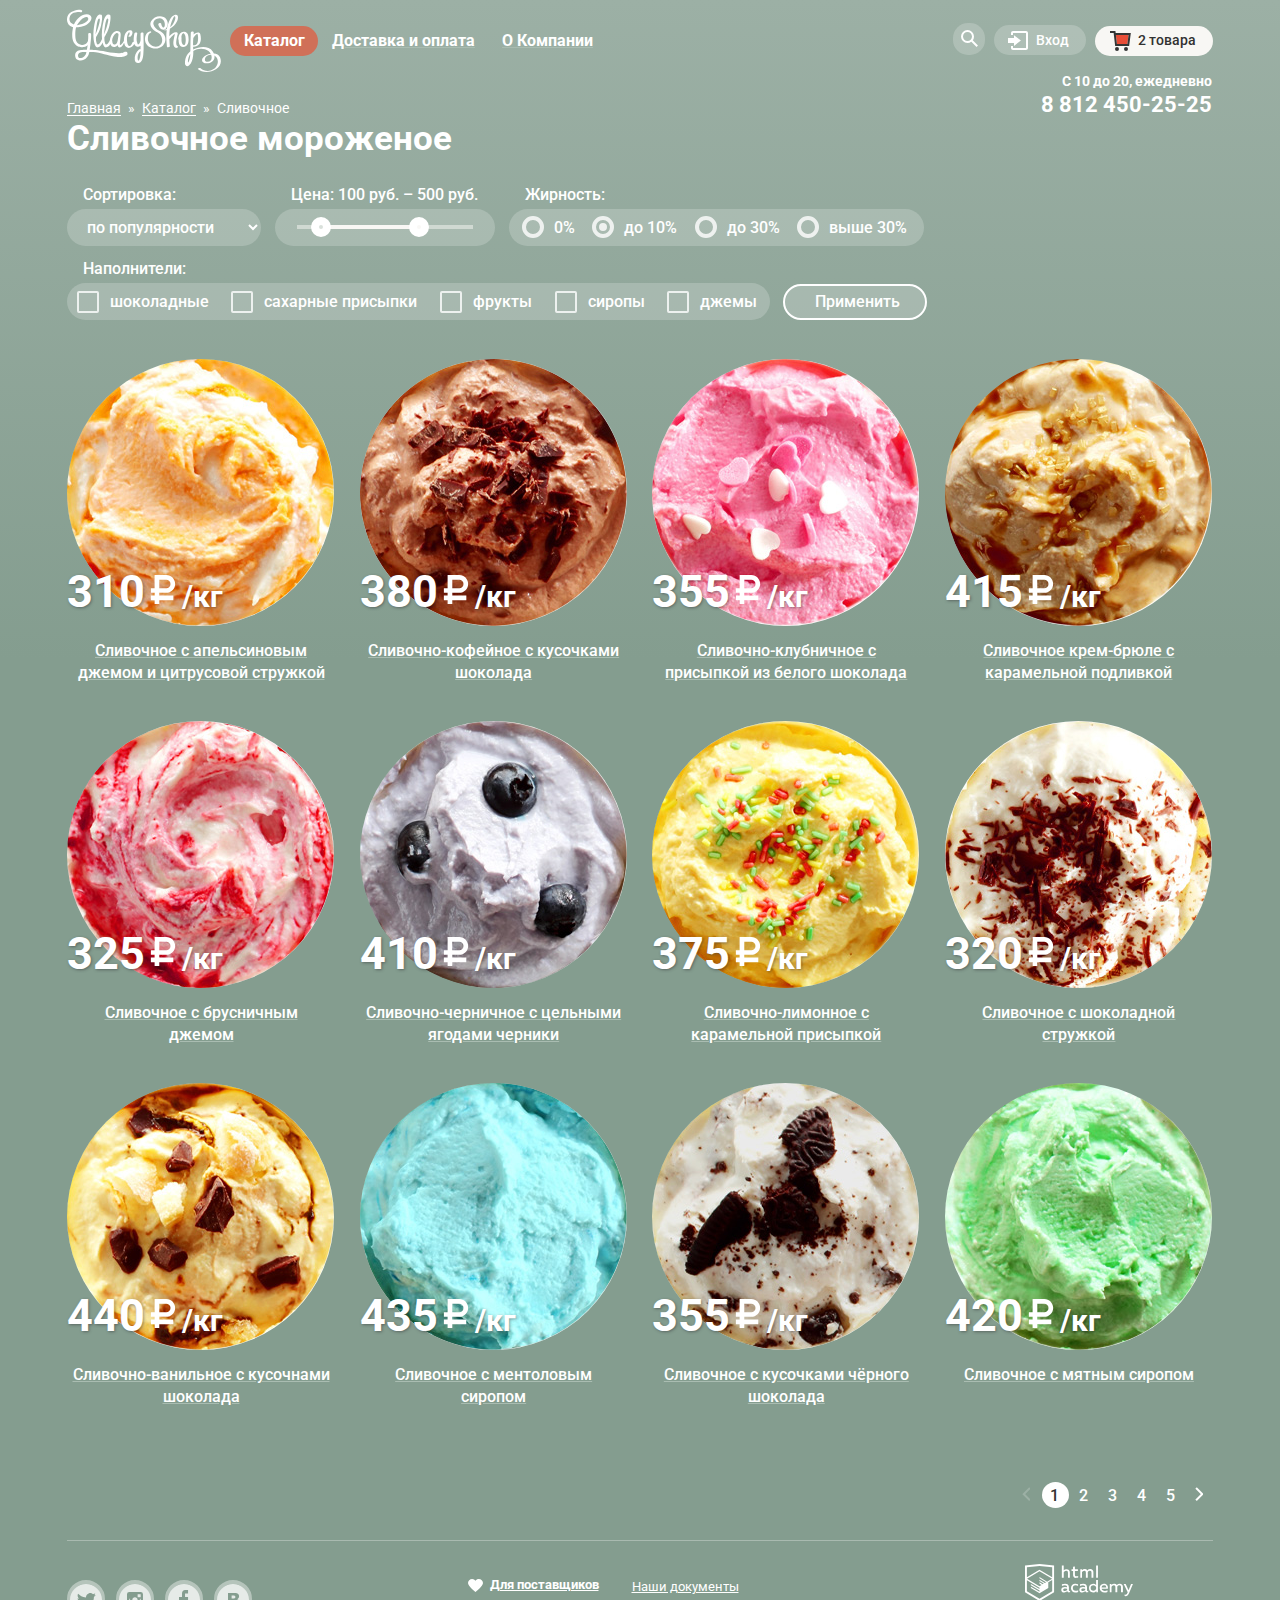
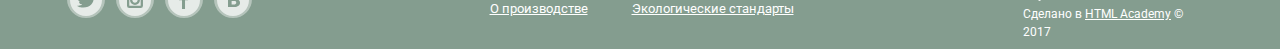
==== commit f593cbb8: "add: class site_nav_item; background offer; class b_full; change: basket bnt-> ref; del: nav_basket_" ====
--- a/catalog.html
+++ b/catalog.html
@@ -14,7 +14,7 @@
           <img src="img/logo.svg" width="154" height="64" alt="логотип магазина Глейси"></a>
         <div class="main_header_wrapper">
           <ul class="site_nav_catalog site_nav">
-            <li>
+            <li class="site_nav_item">
               <a class="current">Каталог</a>
               <ul class="sub_menu">
                 <li>
@@ -29,9 +29,9 @@
                   <a class="catalog_item" href="#">Мелорин</a></li>
               </ul>
             </li>
-            <li>
+            <li class="site_nav_item">
               <a class="site_nav_a" href="#">Доставка и оплата</a></li>
-            <li>
+            <li class="site_nav_item">
               <a class="site_nav_a" href="#">О Компании</a></li>
           </ul>
 
@@ -75,8 +75,8 @@
               </section>
             </div>
 <!--                            Корзина           -->
-            <div class="nav_basket_full_wrapper">
-              <a class="user_nav_btn basket_full" href="#">
+            <div class="nav_basket_wrapper b_full">
+              <a class="user_nav_btn basket_ref basket_full" href="#">
                 <svg xmlns="http://www.w3.org/2000/svg" width="21" height="20" viewBox="0 0 21 20"><path fill="#E84D37" d="M5.888 4.031L6.922 13h10.45l1.176-8.969z"/><circle fill="#343434" cx="6.984" cy="18" r="2"/><circle fill="#343434" cx="15.984" cy="18" r="2"/><path fill="#343434" d="M5.657 2.031L5.422 0H0v2h3.64l1.5 13h13.988l1.699-12.969H5.657zM17.372 13H6.922L5.888 4.031h12.66L17.372 13z"/></svg>
                 <span>2 товара</span></a>
               <section class="modal modal_basket">
--- a/css/style.css
+++ b/css/style.css
@@ -195,8 +195,8 @@
   border-radius: 15px;
 }
 
-.site_nav li:hover .sub_menu,
-.site_nav li:focus .sub_menu {
+.site_nav_item:hover .sub_menu,
+.site_nav_item:focus .sub_menu {
   display: block;
 }
 
@@ -297,7 +297,7 @@
 
 .login_ref span,
 .basket_full span,
-.basket_btn span {
+.basket_ref span {
   display: inline-block;
 
   vertical-align: top;
@@ -308,7 +308,7 @@
 /*   сдвиг картинки   */
 .login_ref svg,
 .basket_full svg,
-.basket_btn svg {
+.basket_ref svg {
   position: relative;
   top: 6px;
   right: 4px;
@@ -338,22 +338,14 @@
   padding-bottom: 10px;
 }
 
-.nav_login_wrapper {
+.nav_login_wrapper,
+.nav_basket_wrapper {
   position: relative;
 
   padding-bottom: 10px;
   margin-top: 2px;
 }
 
-
-.nav_basket_full_wrapper {
-  position: relative;
-
-  padding-bottom: 10px;
-  margin-top: 2px;
-}
-
-
 .search_ref {
   background-color: rgba(255, 255, 255, 0.2);
 }
@@ -362,14 +354,12 @@
   padding: 6px 17px 8px 18px;
 }
 
-.basket_btn {
-  padding: 0 17px 0 21px;
+.basket_ref {
+  padding: 6px 17px 8px 19px;
 }
 
 .basket_full {
   color: #323232;
-
-  padding: 8px 17px 8px 19px;
 
   background-color: #f8f7f4;
 }
@@ -378,10 +368,10 @@
 .search_ref:focus path,
 .login_ref:hover path,
 .login_ref:focus path,
-.basket_btn:hover path,
-.basket_btn:focus path,
-.basket_btn:hover circle,
-.basket_btn:focus circle {
+.basket_ref:not(.basket_full):hover path,
+.basket_ref:not(.basket_full):focus path,
+.basket_ref:hover circle,
+.basket_ref:focus circle {
   fill: #323232;
 }
 
@@ -395,12 +385,12 @@
   display: block;
 }
 
-.nav_basket_full_wrapper:hover .modal_basket,
-.nav_basket_full_wrapper:focus .modal_basket {
+.b_full:hover .modal_basket,
+.b_full:focus .modal_basket {
   display: block;
 }
 
-.nav_basket_full_wrapper:active .modal_basket {
+.b_full:active .modal_basket {
   display: block;
 }
 
@@ -520,10 +510,12 @@
 .offer li:first-child {
   margin-right: 26px;
 
+  background-color: #4f0b19;
   background-image: url(../img/offer_raspberry.jpg);
 }
 
 .offer li:nth-child(2) {
+  background-color: #41281c;
   background-image: url(../img/offer_chocolate.jpg);
 }
 
@@ -1257,7 +1249,7 @@
 .products_list li:hover .quick_btn,
 .products_list li:focus .quick_btn {
   display: block;
-  z-index: 15;
+  z-index: 6;
 }
 
 /*         Окно Быстрый просмотр          */
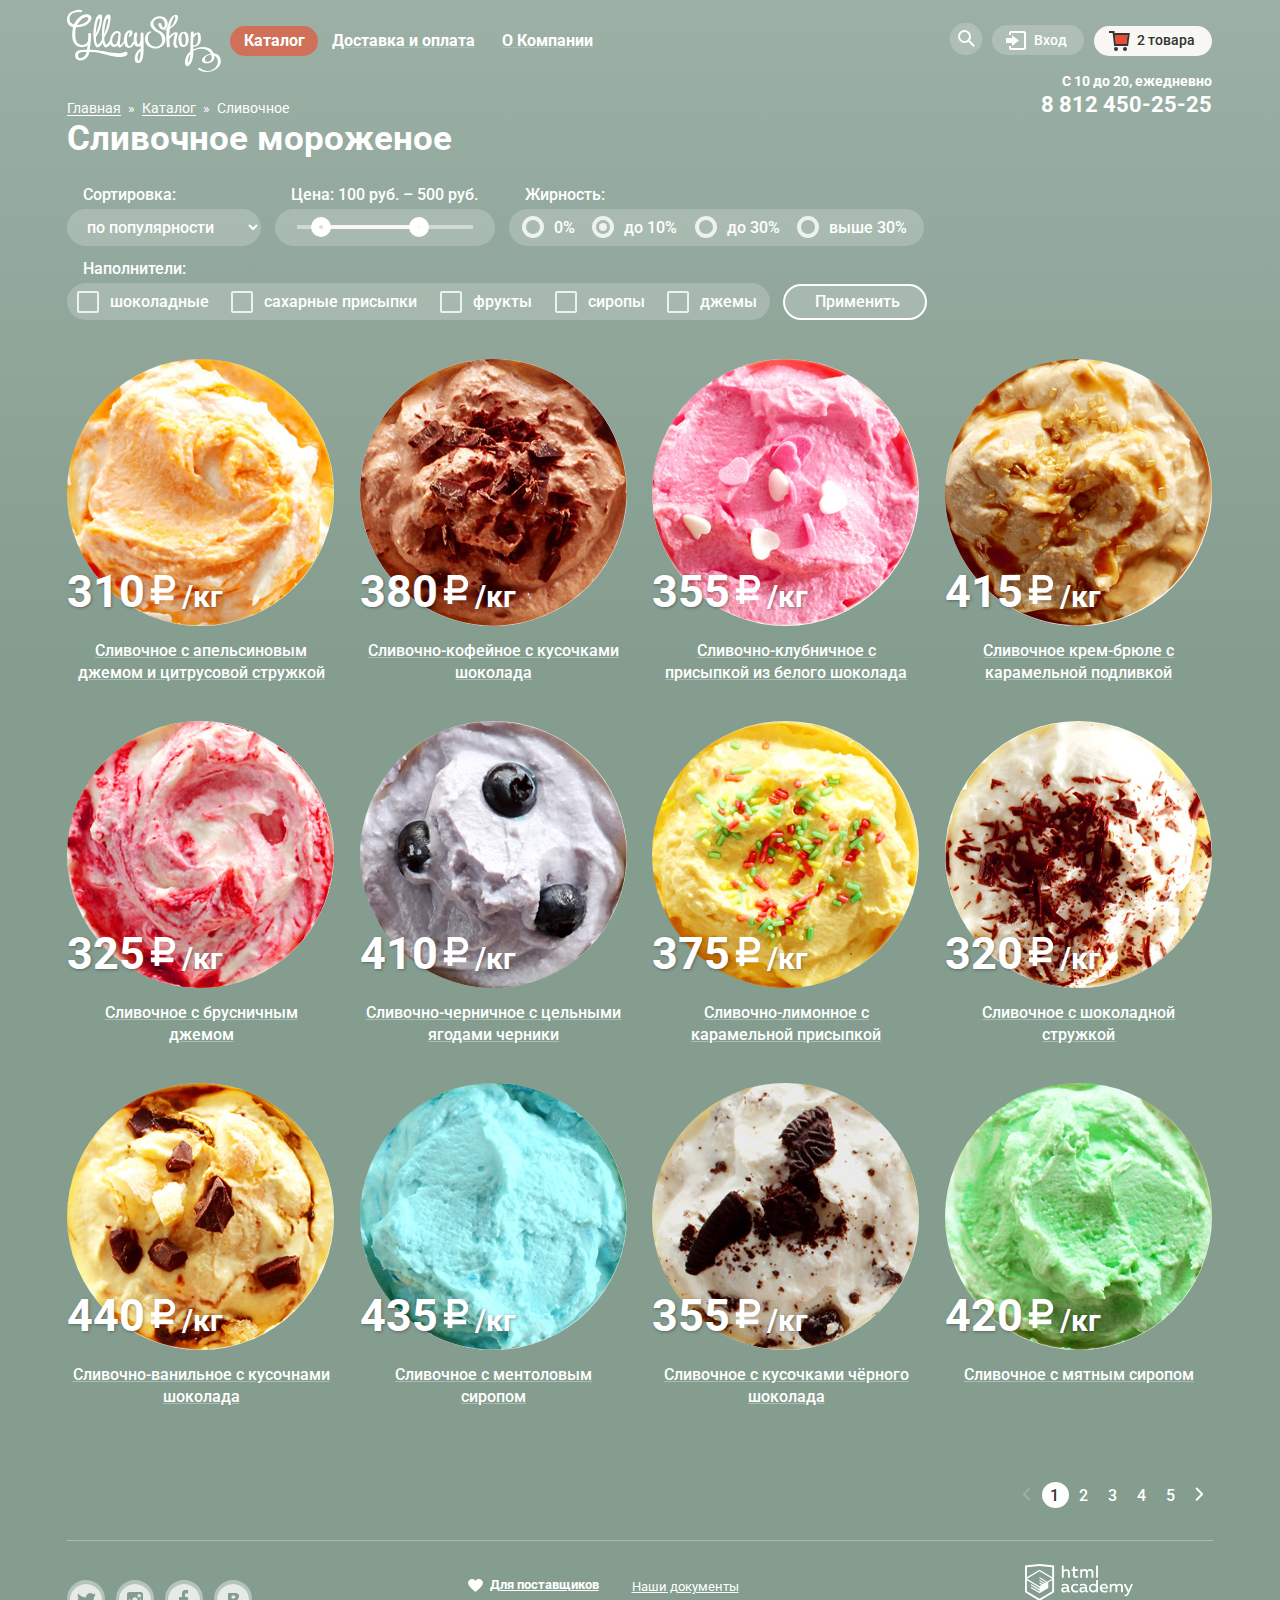
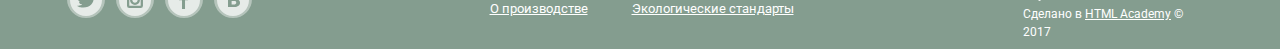
==== commit d44a7e0f: "overflow (site nav, offer, descr.)" ====
--- a/catalog.html
+++ b/catalog.html
@@ -27,8 +27,7 @@
                   <a class="catalog_item" href="#">Фруктовый лед</a></li>
                 <li>
                   <a class="catalog_item" href="#">Мелорин</a></li>
-              </ul>
-            </li>
+              </ul></li>
             <li class="site_nav_item">
               <a class="site_nav_a" href="#">Доставка и оплата</a></li>
             <li class="site_nav_item">
--- a/css/style.css
+++ b/css/style.css
@@ -149,8 +149,10 @@
   position: relative;
 
   display: flex;
-  justify-content: space-between;
-
+  flex-wrap: wrap;
+
+  width: 700px;
+  padding: 0;
   margin-top: 32px;
 }
 
@@ -285,7 +287,7 @@
 
   min-width: 32px;
   min-height: 32px;
-  margin-right: 9px;
+  margin-right: 10px;
 
   background-color: rgba(255, 255, 255, 0.2);
 
@@ -502,7 +504,7 @@
   display: block;
 
   width: 560px;
-  height: 230px;
+  min-height: 230px;
 
   border-radius: 15px;
 }
@@ -569,7 +571,7 @@
 
   border-radius: 15px;
   background-color: #ebdfc4;
-  background: url("../img/waffle.png") no-repeat;
+  background: url("../img/waffle.png");
 }
 
 .description p {
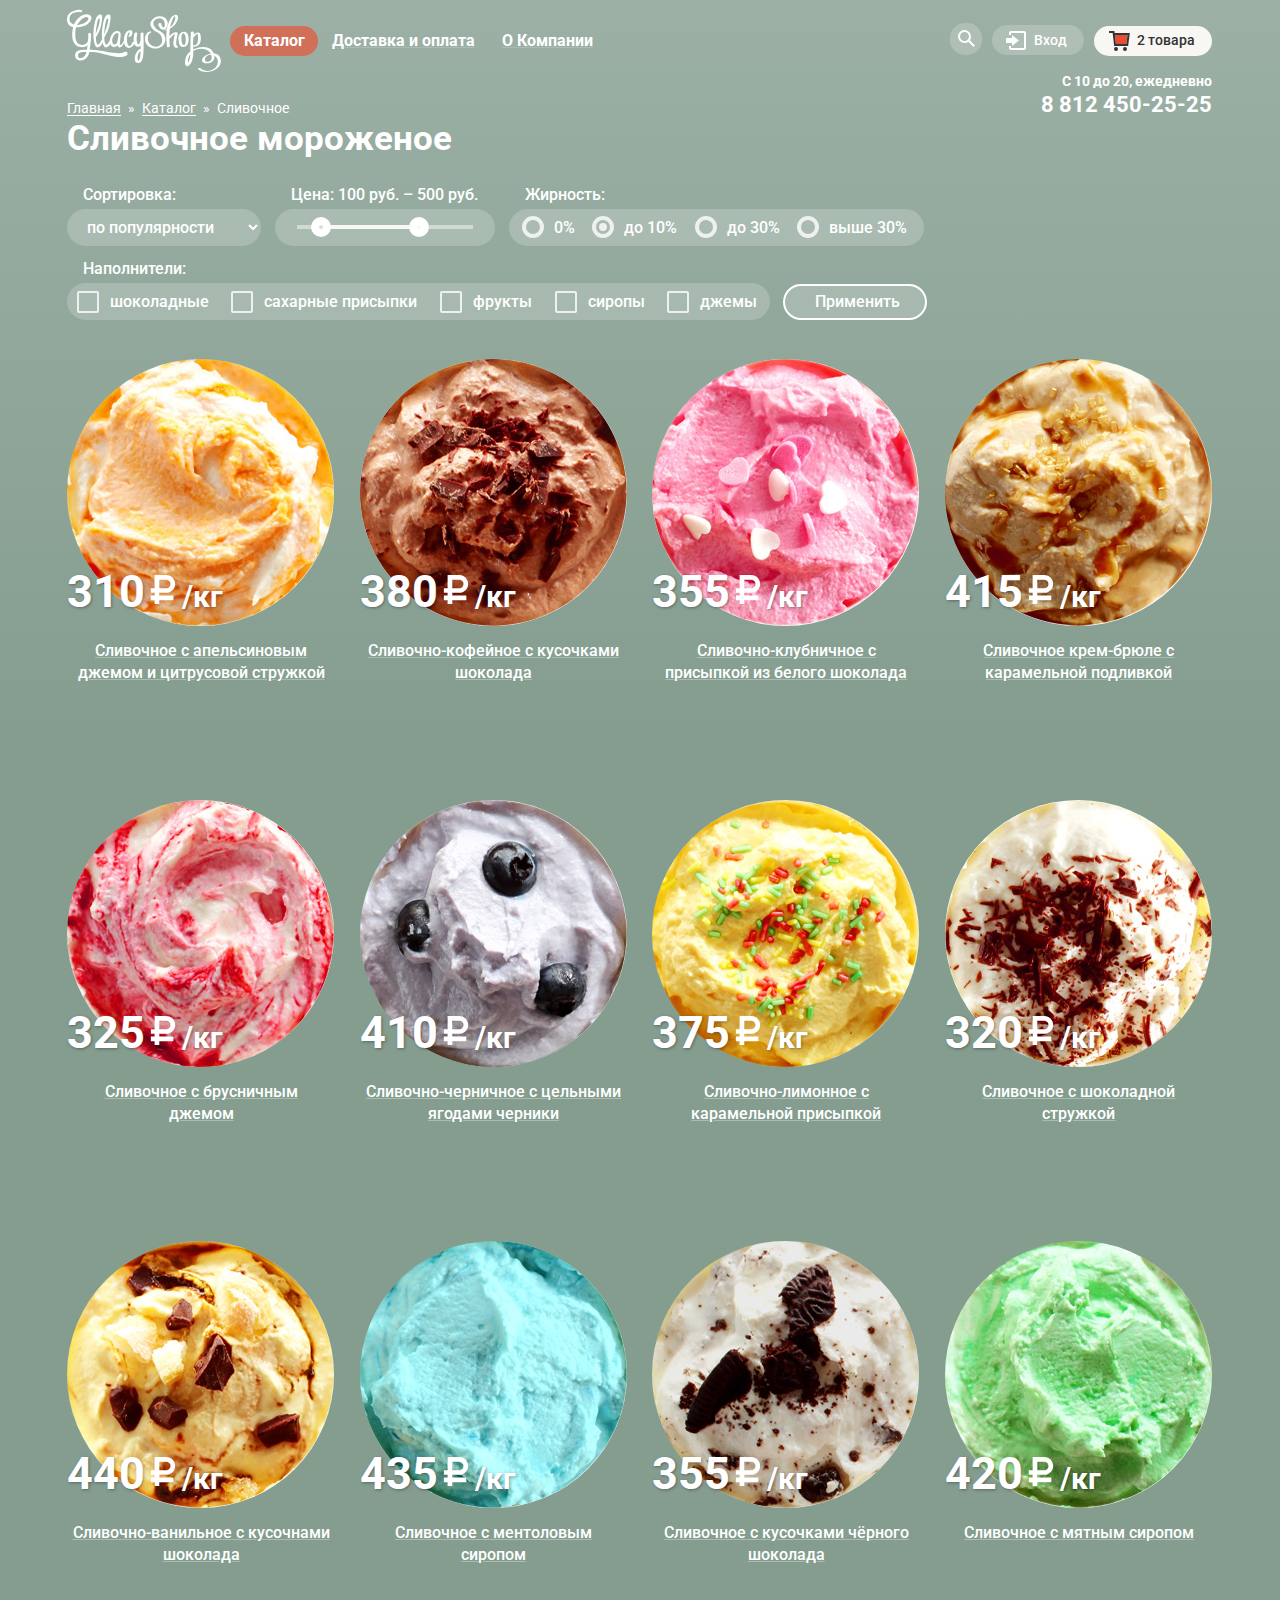
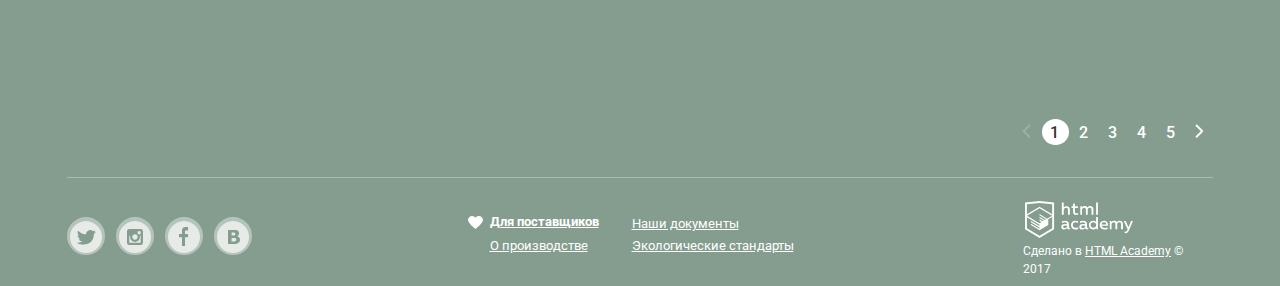
==== commit 562af0d6: "add: class product_item" ====
--- a/catalog.html
+++ b/catalog.html
@@ -128,6 +128,7 @@
         <li class="breadcrumbs-current">Сливочное</li>
       </ul>
       <h2 class="ice_cream_h2">Сливочное мороженое</h2>
+
 <!--                      Фильтр                    -->
       <section class="filters">
         <h3 class="visually_hidden">Фильтры</h3>
@@ -189,12 +190,13 @@
           <button class="filter_btn" type="submit">Применить</button>
         </form>
       </section>
+
 <!--                    Карточки товаров              -->
       <section class="products">
         <h3 class="visually_hidden">Продукция</h3>
         <ul class="products_list">
 <!--  первый ряд карточек  -->
-          <li>
+          <li class="product_item">
             <div class="product_card">
               <button class="button quick_btn" type="button">Быстрый просмотр</button>
             </div>
@@ -208,7 +210,7 @@
               </div>
             </a>
           </li>
-          <li>
+          <li class="product_item">
             <div class="product_card">
               <button class="button quick_btn" type="button">Быстрый просмотр</button>
             </div>
@@ -222,7 +224,7 @@
               </div>
             </a>
           </li>
-          <li>
+          <li class="product_item">
             <div class="product_card">
               <button class="button quick_btn" type="button">Быстрый просмотр</button>
             </div>
@@ -236,7 +238,7 @@
               </div>
             </a>
           </li>
-          <li>
+          <li class="product_item">
             <div class="product_card">
               <button class="button quick_btn" type="button">Быстрый просмотр</button>
             </div>
@@ -251,7 +253,7 @@
             </a>
           </li>
 <!--  второй ряд карточек  -->
-          <li>
+          <li class="product_item">
             <div class="product_card">
               <button class="button quick_btn" type="button">Быстрый просмотр</button>
             </div>
@@ -265,7 +267,7 @@
               </div>
             </a>
           </li>
-          <li>
+          <li class="product_item">
             <div class="product_card">
               <button class="button quick_btn" type="button">Быстрый просмотр</button>
             </div>
@@ -279,7 +281,7 @@
               </div>
             </a>
           </li>
-          <li>
+          <li class="product_item">
             <div class="product_card">
               <button class="button quick_btn" type="button">Быстрый просмотр</button>
             </div>
@@ -293,7 +295,7 @@
               </div>
             </a>
           </li>
-          <li>
+          <li class="product_item">
             <div class="product_card">
               <button class="button quick_btn" type="button">Быстрый просмотр</button>
             </div>
@@ -308,7 +310,7 @@
             </a>
           </li>
 <!--  третий ряд карточек  -->
-          <li>
+          <li class="product_item">
             <div class="product_card">
               <button class="button quick_btn" type="button">Быстрый просмотр</button>
             </div>
@@ -322,7 +324,7 @@
               </div>
             </a>
           </li>
-          <li>
+          <li class="product_item">
             <div class="product_card">
               <button class="button quick_btn" type="button">Быстрый просмотр</button>
             </div>
@@ -336,7 +338,7 @@
               </div>
             </a>
           </li>
-          <li>
+          <li class="product_item">
             <div class="product_card">
               <button class="button quick_btn" type="button">Быстрый просмотр</button>
             </div>
@@ -350,7 +352,7 @@
               </div>
             </a>
           </li>
-          <li>
+          <li class="product_item">
             <div class="product_card">
               <button class="button quick_btn" type="button">Быстрый просмотр</button>
             </div>
--- a/css/style.css
+++ b/css/style.css
@@ -2,7 +2,8 @@
 .modal,
 .sub_menu,
 .product_card,
-.quick_btn {
+.quick_btn,
+.feedback_wrapper {
   display: none;
 }
 
@@ -51,12 +52,21 @@
 }
 
 .catalog_background {
+  background: -webkit-gradient(linear, left top, left bottom, from(#9cb0a5), color-stop(40%, #849d8f));
+  background: -webkit-linear-gradient(top, #9cb0a5, #849d8f 40%);
+  background: -o-linear-gradient(top, #9cb0a5, #849d8f 40%);
   background: linear-gradient(to bottom, #9cb0a5, #849d8f 40%);
 }
 
 a {
   color: #ffffff;
-  text-decoration-color: transparent;
+  -webkit-text-decoration-color: transparent;
+          text-decoration-color: transparent;
+}
+
+a:hover,
+a:focus {
+  color: #ffbc9e;
 }
 
 /*            Кнопки           */
@@ -72,9 +82,13 @@
   line-height: 24px;
 
   background: #f26843;
+  background: -webkit-gradient(linear, left top, left bottom, from(#f26843), to(#e74a35));
+  background: -webkit-linear-gradient(top, #f26843 0%, #e74a35 100%);
+  background: -o-linear-gradient(top, #f26843 0%, #e74a35 100%);
   background: linear-gradient(to bottom, #f26843 0%, #e74a35 100%);
   border-radius: 50px;
-  box-shadow: 0 2px 2px rgba(172, 16, 0, 0.64);
+  -webkit-box-shadow: 0 2px 2px rgba(172, 16, 0, 0.64);
+          box-shadow: 0 2px 2px rgba(172, 16, 0, 0.64);
   border: none;
 
   padding: 0;
@@ -85,13 +99,21 @@
 
 .button:hover,
 .button:focus {
+  background: -webkit-gradient(linear, left top, left bottom, from(#f58669), to(#ec6f5e));
+  background: -webkit-linear-gradient(top, #f58669 0%, #ec6f5e 100%);
+  background: -o-linear-gradient(top, #f58669 0%, #ec6f5e 100%);
   background: linear-gradient(to bottom, #f58669 0%, #ec6f5e 100%);
-  box-shadow: 0 2px 2px rgba(172, 16, 0, 1);
+  -webkit-box-shadow: 0 2px 2px rgba(172, 16, 0, 1);
+          box-shadow: 0 2px 2px rgba(172, 16, 0, 1);
 }
 
 .button:active {
+  background: -webkit-gradient(linear, left top, left bottom, from(#d84732), to(#e1613e));
+  background: -webkit-linear-gradient(top, #d84732 0%, #e1613e 100%);
+  background: -o-linear-gradient(top, #d84732 0%, #e1613e 100%);
   background: linear-gradient(to bottom, #d84732 0%, #e1613e 100%);
-  box-shadow: inset 0 2px 2px rgba(172, 16, 0, 1);
+  -webkit-box-shadow: inset 0 2px 2px rgba(172, 16, 0, 1);
+          box-shadow: inset 0 2px 2px rgba(172, 16, 0, 1);
 }
 
 /*       Контейнер       */
@@ -104,12 +126,18 @@
 
 /*                  HEADER             */
 .main_header {
+  display: -webkit-box;
+  display: -ms-flexbox;
   display: flex;
 }
 
 .main_nav {
-  display: flex;
-  justify-content: center;
+  display: -webkit-box;
+  display: -ms-flexbox;
+  display: flex;
+  -webkit-box-pack: center;
+     -ms-flex-pack: center;
+   justify-content: center;
 
   min-height: 100px;
 }
@@ -122,8 +150,12 @@
 }
 
 .main_header_wrapper {
-  display: flex;
-  justify-content: space-between;
+  display: -webkit-box;
+  display: -ms-flexbox;
+  display: flex;
+  -webkit-box-pack: justify;
+     -ms-flex-pack: justify;
+   justify-content: space-between;
 
   width: 992px;
   margin: 0;
@@ -138,8 +170,12 @@
 }
 
 .user_nav {
-  display: flex;
-  align-items: flex-start;
+  display: -webkit-box;
+  display: -ms-flexbox;
+  display: flex;
+  -webkit-box-align: start;
+     -ms-flex-align: start;
+        align-items: flex-start;
 
   margin-top: 23px;
 }
@@ -148,8 +184,11 @@
 .site_nav {
   position: relative;
 
-  display: flex;
-  flex-wrap: wrap;
+  display: -webkit-box;
+  display: -ms-flexbox;
+  display: flex;
+  -ms-flex-wrap: wrap;
+      flex-wrap: wrap;
 
   width: 700px;
   padding: 0;
@@ -161,7 +200,8 @@
   font-size: 16px;
   font-weight: 700;
   line-height: 18px;
-  text-decoration-color: #a9bcb1;
+  -webkit-text-decoration-color: #a9bcb1;
+          text-decoration-color: #a9bcb1;
 
   padding: 5px 13px 6px 14px;
 }
@@ -180,7 +220,8 @@
 
   background-color: #ededed;
   border-radius: 15px;
-  box-shadow: inset 0 2px 1px #696969;
+  -webkit-box-shadow: inset 0 2px 1px #696969;
+          box-shadow: inset 0 2px 1px #696969;
 }
 
 .site_nav .current:hover,
@@ -210,7 +251,8 @@
 
   width: 143px;
 
-  box-shadow: 0 20px 20px rgba(0, 0, 0, 0.4);
+  -webkit-box-shadow: 0 20px 20px rgba(0, 0, 0, 0.4);
+          box-shadow: 0 20px 20px rgba(0, 0, 0, 0.4);
   background-color: #f8f7f4;
   border-radius: 6px;
 }
@@ -335,6 +377,8 @@
 .nav_search_wrapper {
   position: relative;
 
+  display: -webkit-box;
+  display: -ms-flexbox;
   display: flex;
 
   padding-bottom: 10px;
@@ -392,10 +436,6 @@
   display: block;
 }
 
-.b_full:active .modal_basket {
-  display: block;
-}
-
 /*                   Главная                */
 .nav_phone {
   position: relative;
@@ -406,9 +446,9 @@
   top: 50px;
   right: 10px;
 
+  min-width: 170px;
+
   text-align: right;
-
-  min-width: 170px;
 
   z-index: 2;
 }
@@ -494,6 +534,8 @@
 
 /*                   Предложение (Малинка Шоколад)        */
 .offer {
+  display: -webkit-box;
+  display: -ms-flexbox;
   display: flex;
 
   margin-top: 546px;
@@ -557,8 +599,13 @@
 
 /*               Преимущества         */
 .description {
-  display: flex;
-  flex-direction: column;
+  display: -webkit-box;
+  display: -ms-flexbox;
+  display: flex;
+  -webkit-box-orient: vertical;
+  -webkit-box-direction: normal;
+     -ms-flex-direction: column;
+         flex-direction: column;
 
   color: #323232;
   font-size: 16px;
@@ -587,8 +634,11 @@
   letter-spacing: 1px; }
 
 .descr_list {
-  display: flex;
-  flex-wrap: wrap;
+  display: -webkit-box;
+  display: -ms-flexbox;
+  display: flex;
+  -ms-flex-wrap: wrap;
+      flex-wrap: wrap;
 
   padding: 0;
 }
@@ -646,8 +696,12 @@
 
 /*               Блог и Подписка           */
 .blog_n_subscr {
-  display: flex;
-  justify-content: center;
+  display: -webkit-box;
+  display: -ms-flexbox;
+  display: flex;
+  -webkit-box-pack: center;
+     -ms-flex-pack: center;
+   justify-content: center;
 
   margin-bottom: 39px;
 }
@@ -684,7 +738,8 @@
   font-size: 24px;
   font-weight: 700;
   line-height: 30px;
-  text-decoration-color: #323232;
+  -webkit-text-decoration-color: #323232;
+          text-decoration-color: #323232;
 
   width: 281px;
   padding: 0;
@@ -695,16 +750,20 @@
 .blog a:hover,
 .blog a:focus {
   color: #e84d37;
-  text-decoration-color: #e84d37;
+  -webkit-text-decoration-color: #e84d37;
+          text-decoration-color: #e84d37;
 }
 
 /*        Подписка          */
 .subscripe {
+  display: -webkit-box;
+  display: -ms-flexbox;
   display: flex;
 
   width: 560px;
 
-  box-sizing: border-box;
+  -webkit-box-sizing: border-box;
+          box-sizing: border-box;
   border-radius: 15px;
   background-image: url("../img/mail_pic_strip.svg");
   background-position: 50% 50%;
@@ -726,13 +785,17 @@
   margin: 5px;
 
   background-color: #f8f7f4;
-  box-sizing: border-box;
+  -webkit-box-sizing: border-box;
+          box-sizing: border-box;
   border-radius: 15px;
 }
 
 .subscr_mail {
-  display: flex;
-  justify-content: space-around;
+  display: -webkit-box;
+  display: -ms-flexbox;
+  display: flex;
+  -ms-flex-pack: distribute;
+   justify-content: space-around;
 
   margin: 0 11px 0 12px;
 }
@@ -756,8 +819,13 @@
 }
 
 .contacts .address{
-  display: flex;
-  flex-direction: column;
+  display: -webkit-box;
+  display: -ms-flexbox;
+  display: flex;
+  -webkit-box-orient: vertical;
+  -webkit-box-direction: normal;
+     -ms-flex-direction: column;
+         flex-direction: column;
 
   position: absolute;
   top: 61px;
@@ -823,17 +891,6 @@
   line-height: 18px;
 }
 
-.products span:hover,
-.products span:focus,
-.products p:hover,
-.products p:focus,
-.footer_links a:hover,
-.footer_links a:focus,
-.footer a:last-of-type:hover,
-.footer a:last-of-type:focus {
-  color: #ffbc9e;
-}
-
 /*              стр. Каталог             */
 /*   "Сливочное мороженое"    */
 .ice_cream_h2 {
@@ -846,8 +903,12 @@
 }
 
 .breadcrumbs {
-  display: flex;
-  justify-content: flex-start;
+  display: -webkit-box;
+  display: -ms-flexbox;
+  display: flex;
+  -webkit-box-pack: start;
+     -ms-flex-pack: start;
+   justify-content: flex-start;
 
   font-size: 14px;
   font-weight: 400;
@@ -878,8 +939,11 @@
 
 /*               Фильтры               */
 .filter {
-  display: flex;
-  flex-wrap: wrap;
+  display: -webkit-box;
+  display: -ms-flexbox;
+  display: flex;
+  -ms-flex-wrap: wrap;
+      flex-wrap: wrap;
 
   width: 865px;
   margin-bottom: 39px;
@@ -988,9 +1052,15 @@
 }
 
 .fat_list {
-  display: flex;
-  flex-direction: row;
-  justify-content: space-around;
+  display: -webkit-box;
+  display: -ms-flexbox;
+  display: flex;
+  -webkit-box-orient: horizontal;
+  -webkit-box-direction: normal;
+     -ms-flex-direction: row;
+         flex-direction: row;
+  -ms-flex-pack: distribute;
+   justify-content: space-around;
 
   width: 415px;
   height: 37px;
@@ -1056,8 +1126,11 @@
 }
 
 .filler {
-  display: flex;
-  justify-content: space-around;
+  display: -webkit-box;
+  display: -ms-flexbox;
+  display: flex;
+  -ms-flex-pack: distribute;
+   justify-content: space-around;
 
   width: 703px;
   height: 37px;
@@ -1132,15 +1205,21 @@
 
 .filter_btn:active {
   color: #323232;
-  box-shadow: inset 0 2px 1px #696969;
+  -webkit-box-shadow: inset 0 2px 1px #696969;
+          box-shadow: inset 0 2px 1px #696969;
   background-color: #ededed;
 }
 
 /*                каталог мороженого        */
 .products_list {
-  display: flex;
-  flex-wrap: wrap;
-  justify-content: space-between;
+  display: -webkit-box;
+  display: -ms-flexbox;
+  display: flex;
+  -ms-flex-wrap: wrap;
+      flex-wrap: wrap;
+  -webkit-box-pack: justify;
+     -ms-flex-pack: justify;
+   justify-content: space-between;
 
   width: 1146px;
   margin: 0 auto;
@@ -1154,7 +1233,7 @@
   position: relative;
 
   width: 268px;
-  height: 322px;
+  min-height: 322px;
   margin-bottom: 40px;
 }
 
@@ -1222,35 +1301,37 @@
 
 .price p {
   text-decoration: underline;
-  text-decoration-color: #a9bcb1;
+  -webkit-text-decoration-color: #a9bcb1;
+          text-decoration-color: #a9bcb1;
 }
 
 /*            включение окон         */
-.products_list li:hover .product_card,
-.products_list li:focus .product_card {
+.product_item:hover .product_card,
+.product_item:focus .product_card {
   display: block;
 }
 
-.products_list li:hover a,
-.products_list li:focus a {
+.product_item:hover a,
+.product_item:focus a {
   position: relative;
 
   z-index: 4;
 }
 
-.products_list li:hover p,
-.products_list li:focus p {
+.product_item:hover p,
+.product_item:focus p {
   color: #ffffff;
 }
 
-.products_list li:hover span,
-.products_list li:focus span {
+.product_item:hover span,
+.product_item:focus span {
   color: #ffffff;
 }
 
-.products_list li:hover .quick_btn,
-.products_list li:focus .quick_btn {
+.product_item:hover .quick_btn,
+.product_item:focus .quick_btn {
   display: block;
+
   z-index: 6;
 }
 
@@ -1261,11 +1342,12 @@
   left: -14px;
 
   width: 293px;
-  height: 377px;
+  min-height: 377px;
   padding-bottom: 22px;
 
   background-color: rgba(248,247,244,0.2);
-  box-shadow: 0 20px 20px rgba(0, 0, 0, 0.4);
+  -webkit-box-shadow: 0 20px 20px rgba(0, 0, 0, 0.4);
+          box-shadow: 0 20px 20px rgba(0, 0, 0, 0.4);
   border-radius: 5px;
 
   z-index: 5;
@@ -1282,8 +1364,12 @@
 
 /*         Навигация по страницам       */
 .pagination_list {
-  display: flex;
-  justify-content: flex-end;
+  display: -webkit-box;
+  display: -ms-flexbox;
+  display: flex;
+  -webkit-box-pack: end;
+     -ms-flex-pack: end;
+   justify-content: flex-end;
 
   padding-bottom: 35px;
   margin: 42px 0 4px auto;
@@ -1342,8 +1428,14 @@
 .footer {
   min-height: 104px;
 
-  display: flex;
-  justify-content: space-between;
+  display: -webkit-box;
+
+  display: -ms-flexbox;
+
+  display: flex;
+  -webkit-box-pack: justify;
+     -ms-flex-pack: justify;
+   justify-content: space-between;
 }
 
 .footer_socials_column {
@@ -1380,17 +1472,28 @@
 }
 
 .socials {
-  display: flex;
-  justify-content: flex-start;
+  display: -webkit-box;
+  display: -ms-flexbox;
+  display: flex;
+  -webkit-box-pack: start;
+     -ms-flex-pack: start;
+   justify-content: flex-start;
 
   padding-top: 35px;
 }
 
 .socials_link {
-  display: flex;
-  justify-content: center;
-  align-items: center;
-  flex-wrap: wrap;
+  display: -webkit-box;
+  display: -ms-flexbox;
+  display: flex;
+  -webkit-box-pack: center;
+     -ms-flex-pack: center;
+   justify-content: center;
+  -webkit-box-align: center;
+     -ms-flex-align: center;
+        align-items: center;
+  -ms-flex-wrap: wrap;
+      flex-wrap: wrap;
 
   width: 38px;
   height: 38px;
@@ -1399,7 +1502,8 @@
   border: 4px solid rgba(255, 255, 255, 0.5);
   border-radius: 50%;
 
-  box-sizing: border-box;
+  -webkit-box-sizing: border-box;
+          box-sizing: border-box;
   opacity: 0.8;
 }
 
@@ -1431,8 +1535,11 @@
 }
 
 .footer_links {
-  display: flex;
-  flex-wrap: wrap;
+  display: -webkit-box;
+  display: -ms-flexbox;
+  display: flex;
+  -ms-flex-wrap: wrap;
+      flex-wrap: wrap;
 
   line-height: 22px;
 
@@ -1468,7 +1575,8 @@
   line-height: 16px;
 
   background-color: #f8f7f4;
-  box-shadow: 0 20px 20px rgba(0, 0, 0, 0.4);
+  -webkit-box-shadow: 0 20px 20px rgba(0, 0, 0, 0.4);
+          box-shadow: 0 20px 20px rgba(0, 0, 0, 0.4);
   border-radius: 5px;
 }
 
@@ -1509,8 +1617,13 @@
 }
 
 .modal_login_links {
+  display: -webkit-inline-box;
+  display: -ms-inline-flexbox;
   display: inline-flex;
-  flex-direction: column;
+  -webkit-box-orient: vertical;
+  -webkit-box-direction: normal;
+     -ms-flex-direction: column;
+         flex-direction: column;
 
   text-decoration: underline;
 }
@@ -1525,6 +1638,18 @@
 }
 
 /*          Поле Обратной связи     */
+.feedback_wrapper {
+  position: fixed;
+  top: 0;
+  right: 0;
+  bottom: 0;
+  left: 0;
+
+  background-color: rgba(0, 0, 0, 0.3);
+
+  z-index: 6;
+}
+
 .modal_feedback {
   position: fixed;
   top: 50%;
@@ -1539,7 +1664,7 @@
   font-weight: 500;
   line-height: 28px;
 
-  z-index: 6;
+  z-index: 7;
 }
 
 .modal_feedback p {
@@ -1569,7 +1694,11 @@
   resize: vertical;
 }
 
-.fdbk_btn {
+.feedback_btn:hover .feedback_wrapper {
+  display: block;
+}
+
+.feedback_send_btn {
   padding: 10px 20px;
   margin-left: 290px;
 }
@@ -1672,7 +1801,8 @@
 .feedback_text,
 .basket_form input,
 .subscr_mail input {
-  box-sizing: border-box;
+  -webkit-box-sizing: border-box;
+          box-sizing: border-box;
 
   padding: 9px 0 6px 15px;
 
